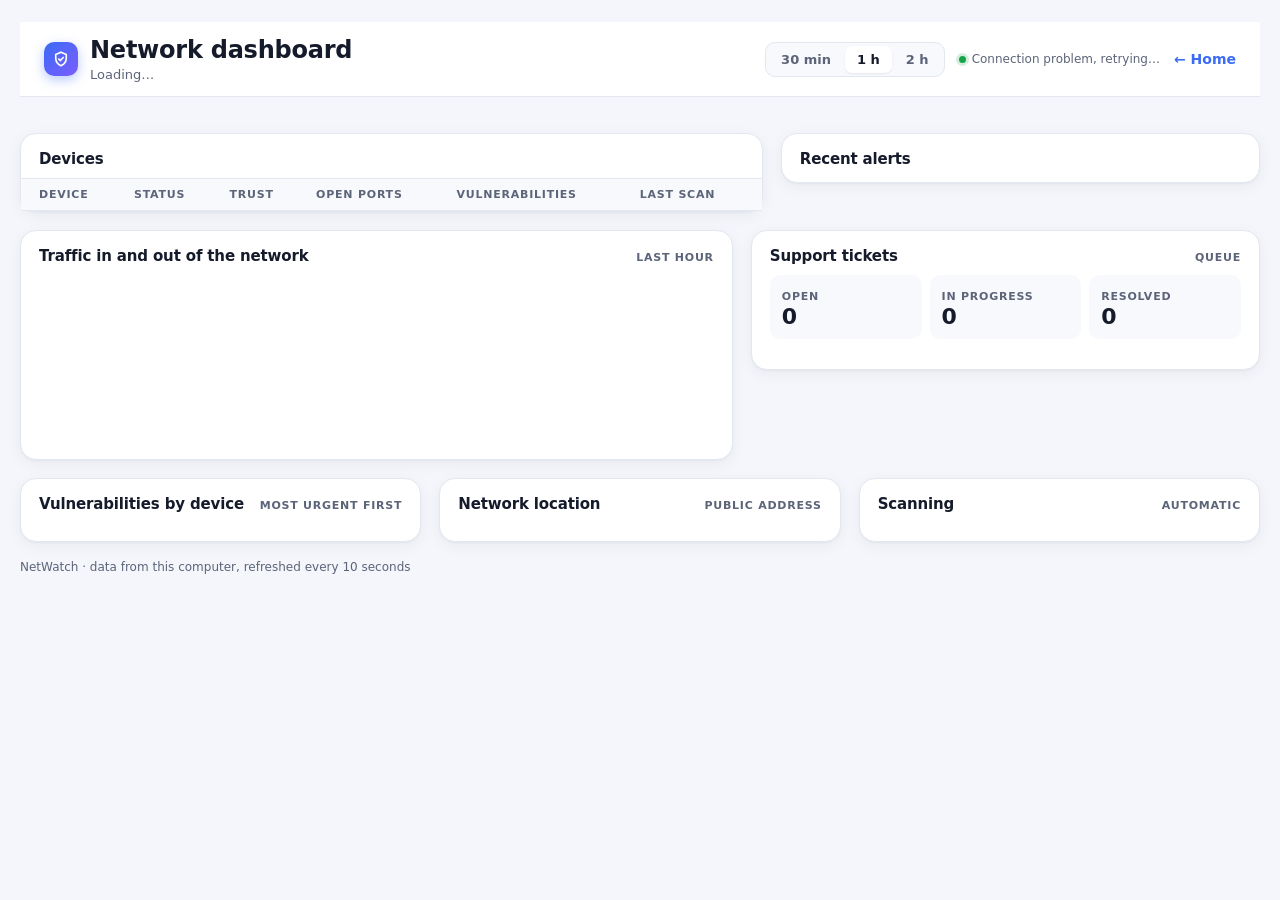
==== templates/dashboard.html @ b16020a9 "Add an operations dashboard at /dashboard - Summary cards: devices online, unread alerts, vulnerabil" ====
<!doctype html>
<html lang="en">
<head>
<meta charset="utf-8">
<meta name="viewport" content="width=device-width, initial-scale=1, viewport-fit=cover">
<title>NetWatch · Dashboard</title>
<link rel="stylesheet" href="/static/theme.css">
<style>
  :root { --warnc: var(--nw-yellow); --critc: var(--nw-red); --okc: var(--nw-green); }
  *, *::before, *::after { box-sizing: border-box; }
  body { margin: 0; }
  .wrap { max-width: 1280px; margin: 0 auto; padding: 22px 20px 60px; display: grid; gap: 18px; }
  h1, h2, h3 { margin: 0; letter-spacing: -0.01em; }
  h1 { font-size: 24px; }
  h2 { font-size: 15px; font-weight: 650; }
  .mono { font-variant-numeric: tabular-nums; font-family: ui-monospace, Menlo, Consolas, monospace; font-size: 13px; }
  .label { font-size: 11px; text-transform: uppercase; letter-spacing: .07em; color: var(--nw-muted); font-weight: 600; }
  .muted { color: var(--nw-muted); }
  .card { background: var(--nw-surface); border: 1px solid var(--nw-line); border-radius: var(--nw-radius); box-shadow: var(--nw-shadow); min-width: 0; }
  .card-head { display: flex; justify-content: space-between; align-items: baseline; gap: 10px; flex-wrap: wrap; padding: 16px 18px 10px; }
  .card-body { padding: 0 18px 18px; }
  .top { display: flex; justify-content: space-between; align-items: center; flex-wrap: wrap; gap: 12px; }
  .brand { display: flex; align-items: center; gap: 12px; }
  .live { font-size: 12px; color: var(--nw-muted); display: flex; align-items: center; gap: 6px; }
  .live::before { content: ""; width: 7px; height: 7px; border-radius: 50%; background: var(--nw-green); box-shadow: 0 0 0 3px rgba(22,163,74,.18); }
  .seg { display: inline-flex; background: var(--nw-surface-2); border: 1px solid var(--nw-line); border-radius: 10px; padding: 3px; gap: 2px; }
  .seg button { border: 0; background: none; padding: 6px 12px; border-radius: 7px; cursor: pointer; color: var(--nw-muted); font: inherit; font-size: 13px; font-weight: 600; }
  .seg button[aria-pressed="true"] { background: var(--nw-surface); color: var(--nw-text); box-shadow: 0 1px 2px rgba(0,0,0,.08); }
  .seg button:focus-visible { outline: none; box-shadow: var(--nw-focus); }

  /* KPIs */
  .kpis { display: grid; grid-template-columns: repeat(4, minmax(0, 1fr)); gap: 14px; }
  .kpi { padding: 16px 18px; display: grid; gap: 8px; }
  .kpi .val { font-size: 34px; font-weight: 700; letter-spacing: -0.02em; line-height: 1; font-variant-numeric: tabular-nums; }
  .kpi .val small { font-size: 15px; color: var(--nw-muted); font-weight: 600; margin-left: 3px; }
  .stack { display: flex; height: 6px; border-radius: 3px; overflow: hidden; gap: 2px; background: var(--nw-surface-2); }
  .stack i { display: block; height: 100%; }
  .meter { height: 6px; background: var(--nw-surface-2); border-radius: 3px; overflow: hidden; }
  .meter i { display: block; height: 100%; border-radius: 3px; transition: width .4s ease; }
  .kpi .note { font-size: 12.5px; color: var(--nw-muted); }

  /* layout */
  .row-main { display: grid; grid-template-columns: minmax(0, 1.55fr) minmax(0, 1fr); gap: 18px; align-items: start; }
  .row-low { display: grid; grid-template-columns: minmax(0, 1.4fr) minmax(0, 1fr); gap: 18px; align-items: start; }
  .row-three { display: grid; grid-template-columns: repeat(3, minmax(0, 1fr)); gap: 18px; align-items: start; }

  /* devices table */
  .table-scroll { overflow-x: auto; }
  table { width: 100%; border-collapse: collapse; min-width: 640px; }
  th { text-align: left; font-size: 11px; text-transform: uppercase; letter-spacing: .07em; color: var(--nw-muted); font-weight: 600; padding: 9px 12px; background: var(--nw-surface-2); border-block: 1px solid var(--nw-line); white-space: nowrap; }
  td { padding: 10px 12px; border-bottom: 1px solid var(--nw-line); vertical-align: middle; }
  tbody tr:last-child td { border-bottom: 0; }
  tbody tr:hover td { background: var(--nw-surface-2); }
  th:first-child, td:first-child { padding-left: 18px; }
  th:last-child, td:last-child { padding-right: 18px; }
  .host { font-weight: 600; font-size: 14px; }
  .sub { color: var(--nw-muted); font-size: 12.5px; }
  .pill { display: inline-flex; align-items: center; gap: 6px; font-size: 12px; font-weight: 600; padding: 3px 9px 3px 8px; border-radius: 999px; white-space: nowrap; }
  .pill::before { content: ""; width: 6px; height: 6px; border-radius: 50%; background: currentColor; }
  .pill.ok { color: var(--nw-green); background: rgba(22,163,74,.12); }
  .pill.warn { color: var(--nw-yellow); background: rgba(217,119,6,.12); }
  .pill.crit { color: var(--nw-red); background: rgba(220,38,38,.10); }
  .pill.grey { color: var(--nw-muted); background: var(--nw-surface-2); }
  .vc { display: inline-flex; gap: 4px; flex-wrap: wrap; }
  .vc span { font-size: 11.5px; font-weight: 700; padding: 2px 7px; border-radius: 6px; }
  .vc .c { background: rgba(220,38,38,.12); color: var(--nw-red); }
  .vc .h { background: rgba(217,119,6,.14); color: var(--nw-yellow); }
  .vc .m { background: var(--nw-surface-2); color: var(--nw-muted); }
  .vc .l { background: var(--nw-surface-2); color: var(--nw-muted); }
  .none { color: var(--nw-muted); font-size: 12.5px; }
  .clickable { cursor: pointer; }

  /* alerts */
  .alerts { list-style: none; margin: 0; padding: 0 0 4px; max-height: 520px; overflow: auto; }
  .alerts li { display: grid; grid-template-columns: 4px minmax(0, 1fr); gap: 12px; padding: 12px 18px; border-top: 1px solid var(--nw-line); }
  .alerts .bar { border-radius: 2px; }
  .alerts .bar.critical, .alerts .bar.high { background: var(--nw-red); }
  .alerts .bar.medium { background: var(--nw-yellow); }
  .alerts .bar.low { background: var(--nw-accent); }
  .alerts b { font-weight: 600; font-size: 13.5px; display: block; }
  .alerts p { margin: 3px 0 0; color: var(--nw-muted); font-size: 12.5px; }
  .alerts .meta { font-size: 11.5px; color: var(--nw-muted); margin-top: 4px; }
  .empty { padding: 26px 18px; color: var(--nw-muted); text-align: center; font-size: 14px; }

  /* traffic */
  .chart-wrap { padding: 4px 12px 14px 8px; }
  #trafficChart { display: block; }
  .legend-note { font-size: 12px; color: var(--nw-muted); padding: 0 18px 16px; }

  /* vulnerabilities */
  .vrow { display: grid; grid-template-columns: minmax(0, 1fr) auto; gap: 8px 12px; padding: 12px 0; border-top: 1px solid var(--nw-line); align-items: center; }
  .vrow:first-child { border-top: 0; padding-top: 0; }
  .vrow .name { font-weight: 600; font-size: 13.5px; min-width: 0; overflow: hidden; text-overflow: ellipsis; white-space: nowrap; }
  .vbar { grid-column: 1 / -1; display: flex; height: 6px; border-radius: 3px; overflow: hidden; gap: 2px; background: var(--nw-surface-2); }
  .vbar i { display: block; height: 100%; }

  /* tickets */
  .tstats { display: grid; grid-template-columns: repeat(3, minmax(0, 1fr)); gap: 8px; margin-bottom: 12px; }
  .tstat { background: var(--nw-surface-2); border-radius: 10px; padding: 10px 12px; }
  .tstat b { display: block; font-size: 22px; letter-spacing: -0.01em; }
  .tlist { list-style: none; margin: 0; padding: 0; }
  .tlist li { padding: 10px 0; border-top: 1px solid var(--nw-line); }
  .tlist li:first-child { border-top: 0; }
  .tlist .t { font-weight: 600; font-size: 13.5px; }

  footer { color: var(--nw-muted); font-size: 12px; display: flex; justify-content: space-between; flex-wrap: wrap; gap: 8px; }
  a.back { color: var(--nw-accent); text-decoration: none; font-size: 14px; font-weight: 600; }
  a.back:hover { text-decoration: underline; }
  .hidden { display: none !important; }

  @media (max-width: 1080px) {
    .row-main, .row-low { grid-template-columns: minmax(0, 1fr); }
    .row-three { grid-template-columns: minmax(0, 1fr) minmax(0, 1fr); }
    .row-three > :first-child { grid-column: 1 / -1; }
  }
  @media (max-width: 720px) {
    .wrap { padding: 14px 12px 40px; gap: 14px; }
    .kpis { grid-template-columns: repeat(2, minmax(0, 1fr)); gap: 10px; }
    .kpi { padding: 14px; }
    .kpi .val { font-size: 28px; }
    .row-three { grid-template-columns: minmax(0, 1fr); }
    .row-three > :first-child { grid-column: auto; }
    .tstats { grid-template-columns: repeat(3, minmax(0, 1fr)); }
    /* devices become stacked cards on phones */
    table { min-width: 0; }
    thead { display: none; }
    tbody, tr, td { display: block; width: 100%; }
    tbody tr { padding: 12px 0; border-bottom: 1px solid var(--nw-line); }
    tbody tr:last-child { border-bottom: 0; }
    td { border: 0; padding: 4px 18px; display: flex; justify-content: space-between; align-items: center; gap: 12px; white-space: normal; text-align: right; }
    td:first-child { display: block; text-align: left; padding: 0 18px 6px; }
    td[data-label]::before { content: attr(data-label); font-size: 11px; text-transform: uppercase; letter-spacing: .06em; color: var(--nw-muted); font-weight: 600; text-align: left; }
    .vc { justify-content: flex-end; }
  }
</style>
</head>
<body>
<div class="wrap">

  <header class="top">
    <div class="brand">
      <span class="nw-logo" aria-hidden="true"><svg viewBox="0 0 24 24" fill="none" stroke="white" stroke-width="2.2" stroke-linecap="round"><path d="M12 3l7 3v5c0 4.5-3 8.2-7 10-4-1.8-7-5.5-7-10V6l7-3z"/><path d="M9 12l2 2 4-4"/></svg></span>
      <div>
        <h1>Network dashboard</h1>
        <div class="muted" style="font-size:13px;margin-top:3px" id="subline">Loading…</div>
      </div>
    </div>
    <div style="display:flex;align-items:center;gap:14px;flex-wrap:wrap">
      <div class="seg" role="group" aria-label="Traffic period" id="rangeSeg">
        <button data-minutes="30">30 min</button>
        <button data-minutes="60" aria-pressed="true">1 h</button>
        <button data-minutes="120">2 h</button>
      </div>
      <span class="live" id="live">Updated just now</span>
      <a class="back" href="/">← Home</a>
    </div>
  </header>

  <section class="kpis" id="kpis" aria-label="Summary"></section>

  <div class="row-main">
    <section class="card">
      <div class="card-head"><h2>Devices</h2><span class="label" id="deviceCount"></span></div>
      <div class="table-scroll">
        <table>
          <thead><tr><th>Device</th><th>Status</th><th>Trust</th><th>Open ports</th><th>Vulnerabilities</th><th>Last scan</th></tr></thead>
          <tbody id="devices"></tbody>
        </table>
      </div>
    </section>

    <section class="card">
      <div class="card-head"><h2>Recent alerts</h2><span class="label" id="alertCount"></span></div>
      <ul class="alerts" id="alerts"></ul>
    </section>
  </div>

  <div class="row-low">
    <section class="card">
      <div class="card-head"><h2>Traffic in and out of the network</h2><span class="label" id="trafficRange">Last hour</span></div>
      <div class="chart-wrap"><canvas id="trafficChart" role="img" aria-label="Download and upload over time"></canvas></div>
      <div class="legend-note" id="trafficNote"></div>
    </section>
    <section class="card">
      <div class="card-head"><h2>Support tickets</h2><span class="label">Queue</span></div>
      <div class="card-body">
        <div class="tstats">
          <div class="tstat"><span class="label">Open</span><b id="tOpen">0</b></div>
          <div class="tstat"><span class="label">In progress</span><b id="tProg">0</b></div>
          <div class="tstat"><span class="label">Resolved</span><b id="tRes">0</b></div>
        </div>
        <ul class="tlist" id="tlist"></ul>
      </div>
    </section>
  </div>

  <div class="row-three">
    <section class="card">
      <div class="card-head"><h2>Vulnerabilities by device</h2><span class="label">Most urgent first</span></div>
      <div class="card-body" id="vulns"></div>
    </section>
    <section class="card">
      <div class="card-head"><h2>Network location</h2><span class="label">Public address</span></div>
      <div class="card-body" id="location"></div>
    </section>
    <section class="card">
      <div class="card-head"><h2>Scanning</h2><span class="label">Automatic</span></div>
      <div class="card-body" id="scanning"></div>
    </section>
  </div>

  <footer><span>NetWatch · data from this computer, refreshed every 10 seconds</span><span class="mono" id="stamp"></span></footer>
</div>

<script src="/static/chart.js"></script>
<script>
const $ = id => document.getElementById(id);
const esc = v => String(v ?? "").replace(/[&<>"']/g, c => ({"&":"&amp;","<":"&lt;",">":"&gt;",'"':"&quot;","'":"&#39;"}[c]));
const api = async (path) => {
  const r = await fetch(path);
  if (r.status === 401) { window.location.href = "/login"; throw new Error("login"); }
  if (!r.ok) throw new Error("request failed");
  return r.json();
};
const ago = t => {
  if (!t) return "never";
  const m = Math.round((Date.now() / 1000 - t) / 60);
  if (m < 1) return "just now";
  if (m < 60) return `${m} min ago`;
  if (m < 1440) return `${Math.round(m / 60)} h ago`;
  return `${Math.round(m / 1440)} d ago`;
};
const fmtTime = t => t ? new Date(t * 1000).toLocaleString([], {day: "2-digit", month: "2-digit", hour: "2-digit", minute: "2-digit"}) : "";

// Device status: a critical problem is red, a high problem or an unknown device is amber.
function deviceState(d) {
  const v = d.vulns || {};
  if (d.blocked) return ["warn", "Blocked"];
  if (v.critical > 0) return ["crit", "Critical"];
  if (v.high > 0) return ["warn", "Needs fixing"];
  if (!d.trusted && d.online) return ["warn", "Unknown"];
  if (!d.online) return ["grey", "Offline"];
  return ["ok", "Healthy"];
}
const ORDER = {crit: 0, warn: 1, ok: 2, grey: 3};
const vcounts = v => {
  if (!v) return '<span class="none">Not scanned yet</span>';
  const parts = [];
  if (v.critical) parts.push(`<span class="c">${v.critical} critical</span>`);
  if (v.high) parts.push(`<span class="h">${v.high} high</span>`);
  if (v.medium) parts.push(`<span class="m">${v.medium} medium</span>`);
  if (v.low) parts.push(`<span class="l">${v.low} low</span>`);
  return parts.length ? `<div class="vc">${parts.join("")}</div>` : '<span class="pill ok">None found</span>';
};

function renderKpis(sum, home, devices, alerts, tickets) {
  const crit = devices.filter(d => deviceState(d)[0] === "crit").length;
  const warn = devices.filter(d => deviceState(d)[0] === "warn").length;
  const online = devices.filter(d => d.online).length;
  const unread = alerts.filter(a => !a.acknowledged);
  const uc = unread.filter(a => a.severity === "critical" || a.severity === "high").length;
  const um = unread.filter(a => a.severity === "medium").length;
  const ui = unread.length - uc - um;
  const c = tickets.counts;
  const share = (n, total) => total ? (n / total * 100) : 0;
  $("kpis").innerHTML = `
    <div class="card kpi"><span class="label">Devices online</span>
      <div class="val">${online}<small>/ ${devices.length}</small></div>
      <div class="stack" aria-hidden="true"><i style="flex:${online - warn - crit};background:var(--nw-green)"></i><i style="flex:${warn};background:var(--nw-yellow)"></i><i style="flex:${crit};background:var(--nw-red)"></i></div>
      <div class="note">${warn} to check · ${crit} critical</div></div>
    <div class="card kpi"><span class="label">Unread alerts</span>
      <div class="val">${unread.length}</div>
      <div class="stack" aria-hidden="true"><i style="flex:${uc};background:var(--nw-red)"></i><i style="flex:${um};background:var(--nw-yellow)"></i><i style="flex:${ui};background:var(--nw-accent)"></i></div>
      <div class="note">${uc} serious · ${um} medium · ${ui} info</div></div>
    <div class="card kpi"><span class="label">Vulnerabilities found</span>
      <div class="val">${sum.vulnerabilities.critical + sum.vulnerabilities.high + sum.vulnerabilities.medium + sum.vulnerabilities.low}</div>
      <div class="note">${sum.vulnerabilities.critical} critical · ${sum.vulnerabilities.high} high · ${sum.devices_scanned} of ${sum.devices_total} devices scanned</div></div>
    <div class="card kpi"><span class="label">Open tickets</span>
      <div class="val">${c.unresolved}</div>
      <div class="meter"><i style="width:${share(c.in_progress, c.unresolved)}%;background:var(--nw-accent)"></i></div>
      <div class="note">${c.open} waiting · ${c.in_progress} in progress · ${c.resolved} resolved</div></div>`;
}

function renderDevices(devices) {
  const rows = devices.map(d => ({d, st: deviceState(d)}))
    .sort((a, b) => ORDER[a.st[0]] - ORDER[b.st[0]] || (b.d.online - a.d.online));
  $("deviceCount").textContent = `${devices.length} known`;
  $("devices").innerHTML = rows.length ? rows.map(({d, st}) => `
    <tr>
      <td><div class="host">${esc(d.hostname || "Unnamed device")}</div><div class="sub mono">${esc(d.ip || "")} · ${esc(d.os_guess || "system unknown")}</div></td>
      <td data-label="Status"><span class="pill ${st[0]}">${st[1]}</span></td>
      <td data-label="Trust">${d.trusted ? '<span class="sub">Approved</span>' : d.blocked ? '<span class="sub">Blocked</span>' : '<span class="sub">Not yet</span>'}</td>
      <td data-label="Open ports" class="mono sub">${esc(d.open_ports || (d.last_scanned ? "none" : "–"))}</td>
      <td data-label="Vulnerabilities">${vcounts(d.vulns)}</td>
      <td data-label="Last scan" class="sub">${ago(d.last_scanned)}</td>
    </tr>`).join("") : '<tr><td colspan="6"><div class="empty">No devices yet. Use "Scan my network" on the home screen.</div></td></tr>';
}

function renderAlerts(alerts) {
  const list = alerts.filter(a => !a.acknowledged).slice(0, 12);
  $("alertCount").textContent = list.length ? `${list.length} unread` : "";
  $("alerts").innerHTML = list.length ? list.map(a => `
    <li><span class="bar ${esc(a.severity)}"></span>
      <div><b>${esc(a.title)}</b><p>${esc(a.detail)}</p><div class="meta">${esc(a.ip || "whole network")} · ${ago(a.ts)}</div></div></li>`).join("")
    : '<li class="empty" style="display:block">No unread alerts. Nothing needs attention right now.</li>';
}

function renderVulns(devices) {
  const list = devices.filter(d => d.vulns && (d.vulns.critical || d.vulns.high || d.vulns.medium || d.vulns.low))
    .sort((a, b) => (b.vulns.critical * 100 + b.vulns.high * 10 + b.vulns.medium) - (a.vulns.critical * 100 + a.vulns.high * 10 + a.vulns.medium))
    .slice(0, 6);
  if (!list.length) { $("vulns").innerHTML = '<div class="empty">No known problems found on scanned devices.</div>'; return; }
  $("vulns").innerHTML = list.map(d => {
    const v = d.vulns, total = v.critical + v.high + v.medium + v.low;
    const seg = (n, c) => n ? `<i style="flex:${n};background:${c}"></i>` : "";
    return `<div class="vrow">
      <span class="name">${esc(d.hostname || d.ip)}</span>
      <span class="sub mono">${total} issue${total === 1 ? "" : "s"}</span>
      <div class="vbar">${seg(v.critical, "var(--nw-red)")}${seg(v.high, "var(--nw-yellow)")}${seg(v.medium, "var(--nw-accent)")}${seg(v.low, "var(--nw-line)")}</div>
    </div>`;
  }).join("");
}

function renderTickets(data) {
  const c = data.counts;
  $("tOpen").textContent = c.open; $("tProg").textContent = c.in_progress; $("tRes").textContent = c.resolved;
  const open = data.tickets.filter(t => t.status !== "resolved").slice(0, 5);
  $("tlist").innerHTML = open.length ? open.map(t => `
    <li><div class="t">#${t.id} ${esc(t.title)}</div>
      <div class="sub">${esc(t.severity)} · ${t.assignee ? "assigned to " + esc(t.assignee) : "unassigned"} · ${ago(t.updated)}</div></li>`).join("")
    : '<li class="sub">No open tickets.</li>';
}

function renderLocation(loc) {
  if (!loc || loc.error) { $("location").innerHTML = `<p class="muted" style="margin:0">${esc(loc?.error || "Location not available")}</p>`; return; }
  $("location").innerHTML = `<div class="mono" style="font-size:15px;font-weight:600">${esc(loc.city || "Unknown city")}${loc.region ? ", " + esc(loc.region) : ""}</div>
    <div class="muted" style="margin-top:4px">${esc(loc.country || "")}</div>
    <dl style="display:grid;grid-template-columns:auto 1fr;gap:6px 14px;margin:14px 0 0;font-size:13px">
      <dt class="muted">Provider</dt><dd style="margin:0">${esc(loc.isp || "unknown")}</dd>
      <dt class="muted">Address</dt><dd class="mono" style="margin:0">${esc(loc.public_ip || "")}</dd>
    </dl>
    <p class="muted" style="font-size:12px;margin:12px 0 0">Approximate, based on the internet provider's network. Devices on your network cannot be located.</p>`;
}

function renderScanning(sum, home) {
  const pct = sum.devices_total ? Math.round(sum.devices_scanned / sum.devices_total * 100) : 0;
  $("scanning").innerHTML = `
    <div class="kpi" style="padding:0;gap:8px">
      <div class="val" style="font-size:28px">${pct}<small>%</small></div>
      <div class="meter"><i style="width:${pct}%;background:var(--nw-accent)"></i></div>
      <div class="note muted" style="font-size:13px">${sum.devices_scanned} of ${sum.devices_total} devices have been checked</div>
    </div>
    <p class="muted" style="font-size:13px;margin:14px 0 0">${sum.scanning_now ? `Checking ${esc(sum.scanning_now)} now.` : "Scanning runs automatically; each device is checked every 24 hours."}</p>
    <p class="muted" style="font-size:12px;margin:10px 0 0">Network: <span class="mono">${esc(sum.subnet || "")}</span>${sum.running_as_root ? "" : " · run with sudo for OS detection"}</p>`;
}

function drawTraffic(s, minutes) {
  drawTrafficChart($("trafficChart"), s);
  const sum = a => a.reduce((x, y) => x + y, 0);
  const fmt = b => b >= 1048576 ? (b / 1048576).toFixed(1) + " MB" : b >= 1024 ? (b / 1024).toFixed(1) + " KB" : b + " B";
  $("trafficRange").textContent = `Last ${minutes >= 60 ? (minutes / 60) + " h" : minutes + " min"}`;
  $("trafficNote").textContent = `Download ${fmt(sum(s.down))} · Upload ${fmt(sum(s.up))}` +
    (s.down.concat(s.up).some(v => v > 0) ? "" : " · no traffic recorded yet");
}

let minutes = 60;
async function load() {
  try {
    const [sum, home, devices, alerts, tickets, traffic] = await Promise.all([
      api("/api/summary"), api("/api/home"), api("/api/vuln-overview"),
      api("/api/alerts?since=0"), api("/api/tickets?status=all"), api("/api/traffic-history?minutes=" + minutes)]);
    $("subline").textContent = `${sum.subnet || "Network not set"} · ${home.devices_online} of ${home.devices_total} devices online · ${home.status.headline}`;
    renderKpis(sum, home, devices, alerts, tickets);
    renderDevices(devices);
    renderAlerts(alerts);
    renderVulns(devices);
    renderTickets(tickets);
    renderLocation(sum.network_location);
    renderScanning(sum, home);
    drawTraffic(traffic, minutes);
    $("live").textContent = "Updated " + new Date().toLocaleTimeString([], {hour: "2-digit", minute: "2-digit", second: "2-digit"});
  } catch (e) {
    if (e.message !== "login") $("live").textContent = "Connection problem, retrying…";
  }
}

document.querySelectorAll("#rangeSeg button").forEach(b => b.addEventListener("click", () => {
  minutes = Number(b.dataset.minutes);
  document.querySelectorAll("#rangeSeg button").forEach(x => x.setAttribute("aria-pressed", x === b));
  load();
}));
window.addEventListener("resize", () => load());
load();
setInterval(load, 10000);
</script>
</body>
</html>
---- static/theme.css ----
/* NetWatch home screen theme.
 * Loaded after the page's own styles, so it refines the look without changing layout logic.
 */

:root {
  --nw-bg: #f4f6fb;
  --nw-surface: #ffffff;
  --nw-surface-2: #f8f9fc;
  --nw-line: #e3e7f0;
  --nw-text: #151b2b;
  --nw-muted: #5b6478;
  --nw-accent: #3b6cf6;
  --nw-accent-soft: rgba(59, 108, 246, 0.10);
  --nw-green: #16a34a;
  --nw-yellow: #d97706;
  --nw-red: #dc2626;
  --nw-radius: 16px;
  --nw-shadow: 0 1px 2px rgba(16, 24, 40, 0.04), 0 4px 16px rgba(16, 24, 40, 0.05);
  --nw-focus: 0 0 0 3px rgba(59, 108, 246, 0.35);
}

@media (prefers-color-scheme: dark) {
  :root:not([data-theme="light"]) {
    --nw-bg: #0c1020;
    --nw-surface: #151b2e;
    --nw-surface-2: #1a2238;
    --nw-line: #262f48;
    --nw-text: #e9edf7;
    --nw-muted: #9aa4bd;
    --nw-accent: #6b93ff;
    --nw-accent-soft: rgba(107, 147, 255, 0.14);
    --nw-green: #34d399;
    --nw-yellow: #fbbf24;
    --nw-red: #f87171;
    --nw-shadow: 0 1px 2px rgba(0, 0, 0, 0.3), 0 8px 24px rgba(0, 0, 0, 0.25);
  }
}

body {
  font-family: -apple-system, BlinkMacSystemFont, "Segoe UI", Inter, Roboto, system-ui, sans-serif;
  background: var(--nw-bg);
  color: var(--nw-text);
  -webkit-font-smoothing: antialiased;
}

/* ---------- header */
header {
  background: var(--nw-surface);
  border-bottom: 1px solid var(--nw-line);
  padding: 14px 24px;
  position: sticky;
  top: 0;
  z-index: 10;
}
.nw-brand { display: flex; align-items: center; gap: 10px; }
.nw-logo {
  width: 34px; height: 34px; border-radius: 10px;
  background: linear-gradient(135deg, #3b6cf6, #7c5cff);
  display: grid; place-items: center; flex: 0 0 34px;
  box-shadow: 0 4px 12px rgba(59, 108, 246, 0.35);
}
.nw-logo svg { width: 18px; height: 18px; }
header strong { font-size: 18px; letter-spacing: -0.01em; }
.who { color: var(--nw-muted); font-size: 14px; }
.link { color: var(--nw-accent); border-radius: 6px; }
.link:hover { text-decoration: underline; }
.link:focus-visible, .btn:focus-visible, .big:focus-visible, input:focus-visible, select:focus-visible, textarea:focus-visible {
  outline: none; box-shadow: var(--nw-focus);
}

/* ---------- layout */
main { max-width: 980px; padding: 24px 20px 40px; }

/* ---------- status card */
.light {
  background: var(--nw-surface);
  border: 1px solid var(--nw-line);
  border-radius: 20px;
  padding: 26px 28px;
  box-shadow: var(--nw-shadow);
  position: relative;
  overflow: hidden;
}
.light::after {
  content: ""; position: absolute; inset: 0; pointer-events: none;
  background: radial-gradient(120% 140% at 0% 0%, var(--nw-accent-soft), transparent 60%);
  opacity: 0.9;
}
.light:has(.dot.green)::after { background: radial-gradient(120% 140% at 0% 0%, rgba(22,163,74,.12), transparent 60%); }
.light:has(.dot.yellow)::after { background: radial-gradient(120% 140% at 0% 0%, rgba(217,119,6,.14), transparent 60%); }
.light:has(.dot.red)::after { background: radial-gradient(120% 140% at 0% 0%, rgba(220,38,38,.14), transparent 60%); }
.light > * { position: relative; z-index: 1; }
.dot {
  width: 60px; height: 60px; flex: 0 0 60px;
  box-shadow: 0 0 0 8px rgba(127,127,127,0.10), 0 6px 18px rgba(0,0,0,0.12);
}
.dot.green { background: var(--nw-green); box-shadow: 0 0 0 8px rgba(22,163,74,.14), 0 6px 18px rgba(22,163,74,.35); }
.dot.yellow { background: var(--nw-yellow); box-shadow: 0 0 0 8px rgba(217,119,6,.14), 0 6px 18px rgba(217,119,6,.35); }
.dot.red { background: var(--nw-red); box-shadow: 0 0 0 8px rgba(220,38,38,.14), 0 6px 18px rgba(220,38,38,.35); animation: nw-pulse 2s ease-in-out infinite; }
@keyframes nw-pulse { 0%,100% { transform: scale(1); } 50% { transform: scale(1.06); } }
.headline { font-size: 24px; font-weight: 700; letter-spacing: -0.02em; }
.reasons { color: var(--nw-muted); margin-top: 6px; }
.counts { margin-top: 10px; display: flex; flex-wrap: wrap; gap: 8px; }
.counts:empty { display: none; }
.counts > span, .nw-chip {
  background: var(--nw-surface-2); border: 1px solid var(--nw-line);
  border-radius: 999px; padding: 4px 12px; font-size: 13px; color: var(--nw-muted);
}

/* ---------- big buttons */
.buttons {
  grid-template-columns: repeat(auto-fill, minmax(190px, 1fr));
  gap: 14px;
  margin: 22px 0;
}
.big {
  display: flex; flex-direction: column; align-items: flex-start; justify-content: center;
  min-height: 112px; padding: 18px 18px 16px;
  text-align: left;
  background: var(--nw-surface);
  border: 1px solid var(--nw-line);
  border-radius: var(--nw-radius);
  box-shadow: var(--nw-shadow);
  transition: transform .15s ease, border-color .15s ease, box-shadow .15s ease;
  position: relative;
}
.big::before {
  content: ""; position: absolute; left: 18px; top: 18px; width: 40px; height: 40px; border-radius: 12px;
  background: var(--nw-accent-soft);
}
.big::after {
  content: ""; position: absolute; left: 18px; top: 18px; width: 40px; height: 40px; border-radius: 12px;
  background: var(--nw-accent); opacity: .92;
  -webkit-mask: var(--icon) center / 22px no-repeat;
          mask: var(--icon) center / 22px no-repeat;
}
.big { padding-top: 76px; }
.big:hover { transform: translateY(-2px); border-color: color-mix(in srgb, var(--nw-accent) 40%, var(--nw-line)); }
.big.active { border-color: var(--nw-accent); box-shadow: 0 0 0 3px var(--nw-accent-soft), var(--nw-shadow); }
.big small { color: var(--nw-muted); }
.big[data-panel="scan"]    { --icon: url("data:image/svg+xml,%3Csvg xmlns='http://www.w3.org/2000/svg' viewBox='0 0 24 24' fill='none' stroke='black' stroke-width='2' stroke-linecap='round'%3E%3Ccircle cx='12' cy='12' r='3'/%3E%3Cpath d='M12 3v3M12 18v3M3 12h3M18 12h3'/%3E%3C/svg%3E"); }
.big[data-panel="devices"] { --icon: url("data:image/svg+xml,%3Csvg xmlns='http://www.w3.org/2000/svg' viewBox='0 0 24 24' fill='none' stroke='black' stroke-width='2' stroke-linecap='round' stroke-linejoin='round'%3E%3Crect x='3' y='4' width='18' height='12' rx='2'/%3E%3Cpath d='M8 20h8M12 16v4'/%3E%3C/svg%3E"); }
.big[data-panel="traffic"] { --icon: url("data:image/svg+xml,%3Csvg xmlns='http://www.w3.org/2000/svg' viewBox='0 0 24 24' fill='none' stroke='black' stroke-width='2' stroke-linecap='round' stroke-linejoin='round'%3E%3Cpath d='M3 17l5-5 4 4 8-9'/%3E%3Cpath d='M15 7h6v6'/%3E%3C/svg%3E"); }
.big[data-panel="tickets"] { --icon: url("data:image/svg+xml,%3Csvg xmlns='http://www.w3.org/2000/svg' viewBox='0 0 24 24' fill='none' stroke='black' stroke-width='2' stroke-linejoin='round'%3E%3Cpath d='M4 7a2 2 0 0 1 2-2h12a2 2 0 0 1 2 2v2a2 2 0 0 0 0 4v2a2 2 0 0 1-2 2H6a2 2 0 0 1-2-2v-2a2 2 0 0 0 0-4z'/%3E%3Cpath d='M14 5v14' stroke-dasharray='2 3'/%3E%3C/svg%3E"); }
.big[data-panel="alerts"]  { --icon: url("data:image/svg+xml,%3Csvg xmlns='http://www.w3.org/2000/svg' viewBox='0 0 24 24' fill='none' stroke='black' stroke-width='2' stroke-linecap='round' stroke-linejoin='round'%3E%3Cpath d='M6 8a6 6 0 1 1 12 0c0 7 3 8 3 8H3s3-1 3-8'/%3E%3Cpath d='M10 20a2 2 0 0 0 4 0'/%3E%3C/svg%3E"); }
.big[data-panel="fix"]     { --icon: url("data:image/svg+xml,%3Csvg xmlns='http://www.w3.org/2000/svg' viewBox='0 0 24 24' fill='none' stroke='black' stroke-width='2' stroke-linecap='round' stroke-linejoin='round'%3E%3Cpath d='M14.7 6.3a4 4 0 0 0-5.4 5.4L3 18l3 3 6.3-6.3a4 4 0 0 0 5.4-5.4l-2.5 2.5-2.4-.6-.6-2.4z'/%3E%3C/svg%3E"); }
.big[data-panel="report"]  { --icon: url("data:image/svg+xml,%3Csvg xmlns='http://www.w3.org/2000/svg' viewBox='0 0 24 24' fill='none' stroke='black' stroke-width='2' stroke-linecap='round' stroke-linejoin='round'%3E%3Crect x='3' y='5' width='18' height='14' rx='2'/%3E%3Cpath d='M3 7l9 6 9-6'/%3E%3C/svg%3E"); }

/* ---------- panels */
.panel {
  background: var(--nw-surface);
  border: 1px solid var(--nw-line);
  border-radius: var(--nw-radius);
  padding: 22px;
  box-shadow: var(--nw-shadow);
  margin-bottom: 18px;
}
.panel h2 { font-size: 19px; letter-spacing: -0.01em; }
.panel > .sub:first-of-type { margin-top: -4px; }
.item { border-top: 1px solid var(--nw-line); padding: 16px 0; transition: background .15s; }
.item:hover { background: var(--nw-surface-2); }
.name { font-size: 16px; font-weight: 650; }
.sub { font-size: 14px; }

/* ---------- tags */
.tag {
  font-size: 12px; font-weight: 650; letter-spacing: .01em;
  padding: 3px 10px; border-radius: 999px; margin-right: 6px;
  border: 1px solid transparent;
}
.tag.green { background: rgba(22,163,74,.12); color: var(--nw-green); border-color: rgba(22,163,74,.2); }
.tag.yellow { background: rgba(217,119,6,.12); color: var(--nw-yellow); border-color: rgba(217,119,6,.22); }
.tag.red { background: rgba(220,38,38,.10); color: var(--nw-red); border-color: rgba(220,38,38,.2); }
.tag.grey { background: var(--nw-surface-2); color: var(--nw-muted); border-color: var(--nw-line); }

/* ---------- buttons and inputs */
.btn {
  min-height: 42px; padding: 10px 18px; border-radius: 11px;
  font-weight: 650; font-size: 15px;
  background: var(--nw-accent); color: #fff;
  box-shadow: 0 1px 2px rgba(16,24,40,.12), 0 4px 12px rgba(59,108,246,.18);
  transition: transform .1s ease, filter .15s ease;
}
.btn:hover { filter: brightness(1.06); }
.btn:active { transform: translateY(1px); }
.btn.secondary {
  background: var(--nw-surface); color: var(--nw-text);
  border: 1px solid var(--nw-line); box-shadow: none;
}
.btn.secondary:hover { background: var(--nw-surface-2); filter: none; }
.btn.danger { background: var(--nw-red); box-shadow: 0 4px 12px rgba(220,38,38,.25); }
input.txt, select.txt, textarea.txt {
  min-height: 44px; border-radius: 11px; border: 1px solid var(--nw-line);
  background: var(--nw-surface-2); color: var(--nw-text);
  padding: 10px 12px; font-size: 15px; margin: 6px 0 12px;
  transition: border-color .15s, box-shadow .15s;
}
input.txt:focus, select.txt:focus, textarea.txt:focus { border-color: var(--nw-accent); }
label.sub { font-weight: 600; color: var(--nw-text); font-size: 14px; }
.steps label { font-size: 15px; }
.steps input { accent-color: var(--nw-accent); }

/* ---------- messages and empty states */
.msg { font-size: 14px; padding: 0; }
.msg.ok { color: var(--nw-green); }
.msg.bad { color: var(--nw-red); }
.help { color: var(--nw-muted); font-size: 14px; text-align: center; margin-top: 26px; }
.panel p.sub:only-child, #ticketList > p.sub, #deviceList > p.sub, #alertList > p.sub, #fixList > p.sub {
  text-align: center; padding: 26px 0; color: var(--nw-muted);
}

/* ---------- tables (sent by the Traffic and vulnerability lists) */
th { font-size: 12px; text-transform: uppercase; letter-spacing: .06em; }
td, th { border-color: var(--nw-line); }

/* ---------- phones */
@media (max-width: 600px) {
  header { padding: 12px 14px; }
  header strong { font-size: 16px; }
  .who { font-size: 13px; }
  main { padding: 16px 12px 32px; }
  .light { padding: 20px; border-radius: 18px; }
  .headline { font-size: 21px; }
  .buttons { grid-template-columns: 1fr 1fr; gap: 10px; }
  .big { min-height: 104px; padding: 14px 12px 12px; padding-top: 66px; }
  .big::before { width: 34px; height: 34px; }
  .big::after { left: 14px; top: 14px; width: 34px; height: 34px; }
  .big small { font-size: 13px; }
  .panel { padding: 16px; }
}

/* ---------- ticket filters */
.tfilter {
  min-height: 34px; padding: 6px 14px; font-size: 14px; box-shadow: none;
}
.tfilter.active {
  background: var(--nw-accent-soft); color: var(--nw-accent); border-color: var(--nw-accent);
}

/* ---------- phone: bottom navigation bar */
@media (max-width: 720px) {
  header { padding: 10px 14px; }
  header .who { font-size: 13px; }
  #who { display: none; }
  main { padding: 14px 12px 104px; }
  .light { padding: 18px; text-align: left; }
  .light .dot { width: 46px; height: 46px; flex-basis: 46px; }
  .headline { font-size: 19px; }

  .buttons {
    position: fixed; left: 0; right: 0; bottom: 0; z-index: 30;
    display: flex; gap: 2px; margin: 0; padding: 6px 6px calc(6px + env(safe-area-inset-bottom));
    grid-template-columns: none;
    overflow-x: auto; -webkit-overflow-scrolling: touch;
    background: var(--nw-surface); border-top: 1px solid var(--nw-line);
    box-shadow: 0 -6px 20px rgba(16, 24, 40, 0.08);
  }
  .big {
    flex: 1 1 0; min-width: 0; min-height: 58px; padding: 6px 2px; margin: 0;
    align-items: center; justify-content: center; text-align: center;
    background: transparent; border: 0; border-radius: 12px; box-shadow: none;
    font-size: 10.5px; line-height: 1.2; font-weight: 650; color: var(--nw-muted);
  }
  .big:hover { transform: none; }
  .big small { display: none; }
  .big::before { display: none; }
  .big::after {
    position: static; order: -1; display: block;
    width: 24px; height: 24px; border-radius: 0; margin-bottom: 4px;
    background: var(--nw-muted); opacity: 1;
    -webkit-mask: var(--icon) center / 24px no-repeat;
            mask: var(--icon) center / 24px no-repeat;
  }
  .big.active { color: var(--nw-accent); border: 0; box-shadow: none; background: var(--nw-accent-soft); }
  .big.active::after { background: var(--nw-accent); }

  .panel { margin-bottom: 14px; }
  .help { margin-top: 18px; }
  .btn { min-height: 44px; }
}
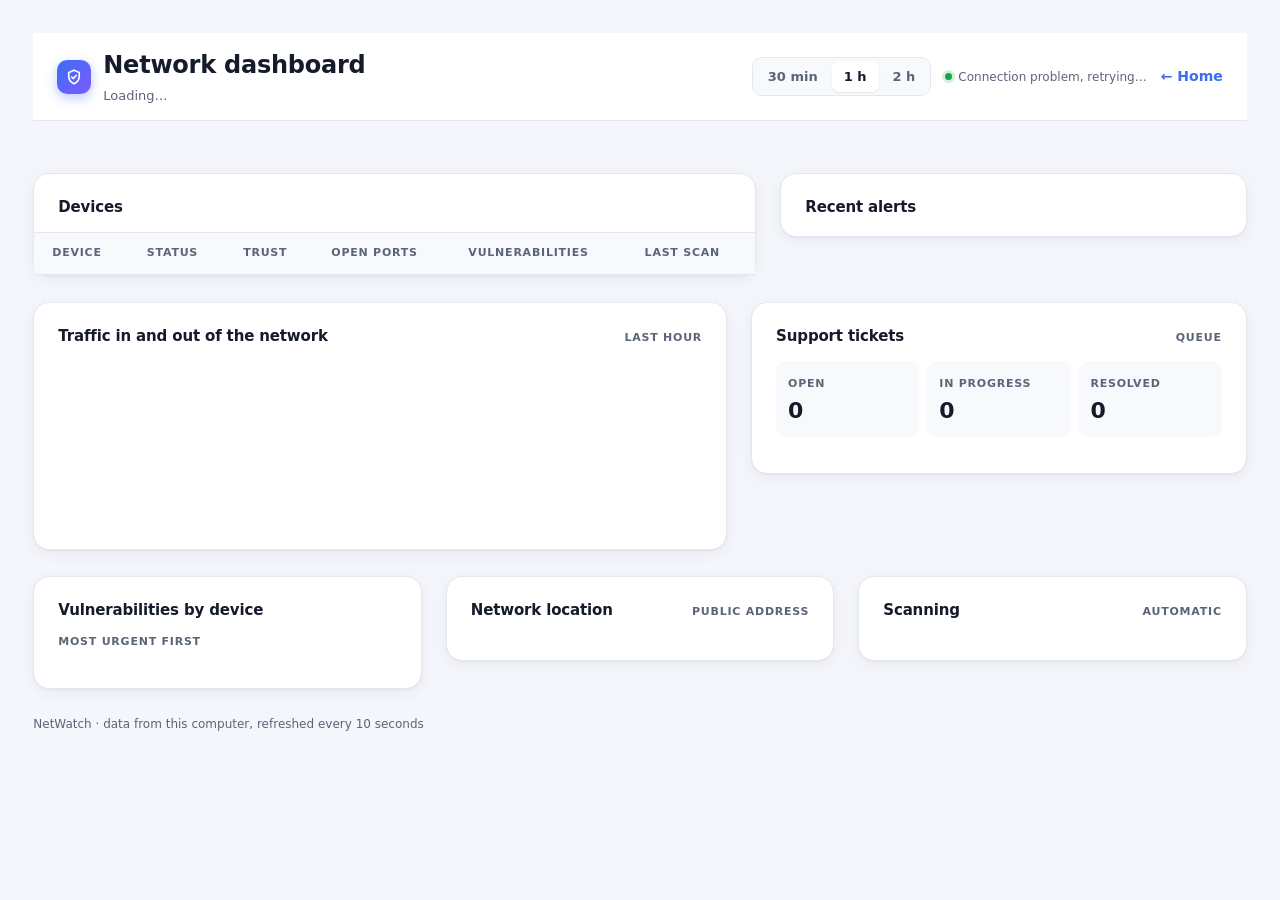
==== commit f406b24c: "Use the full screen width and more space on all pages - Home and dashboard grow with the screen (up " ====
--- a/templates/dashboard.html
+++ b/templates/dashboard.html
@@ -9,7 +9,7 @@
   :root { --warnc: var(--nw-yellow); --critc: var(--nw-red); --okc: var(--nw-green); }
   *, *::before, *::after { box-sizing: border-box; }
   body { margin: 0; }
-  .wrap { max-width: 1280px; margin: 0 auto; padding: 22px 20px 60px; display: grid; gap: 18px; }
+  .wrap { max-width: 1680px; margin: 0 auto; padding: clamp(18px, 2.6vw, 40px) clamp(16px, 2.6vw, 40px) 64px; display: grid; gap: 26px; font-size: 15px; }
   h1, h2, h3 { margin: 0; letter-spacing: -0.01em; }
   h1 { font-size: 24px; }
   h2 { font-size: 15px; font-weight: 650; }
@@ -17,8 +17,8 @@
   .label { font-size: 11px; text-transform: uppercase; letter-spacing: .07em; color: var(--nw-muted); font-weight: 600; }
   .muted { color: var(--nw-muted); }
   .card { background: var(--nw-surface); border: 1px solid var(--nw-line); border-radius: var(--nw-radius); box-shadow: var(--nw-shadow); min-width: 0; }
-  .card-head { display: flex; justify-content: space-between; align-items: baseline; gap: 10px; flex-wrap: wrap; padding: 16px 18px 10px; }
-  .card-body { padding: 0 18px 18px; }
+  .card-head { display: flex; justify-content: space-between; align-items: baseline; gap: 12px; flex-wrap: wrap; padding: 22px 24px 14px; }
+  .card-body { padding: 0 24px 24px; }
   .top { display: flex; justify-content: space-between; align-items: center; flex-wrap: wrap; gap: 12px; }
   .brand { display: flex; align-items: center; gap: 12px; }
   .live { font-size: 12px; color: var(--nw-muted); display: flex; align-items: center; gap: 6px; }
@@ -30,8 +30,8 @@
 
   /* KPIs */
   .kpis { display: grid; grid-template-columns: repeat(4, minmax(0, 1fr)); gap: 14px; }
-  .kpi { padding: 16px 18px; display: grid; gap: 8px; }
-  .kpi .val { font-size: 34px; font-weight: 700; letter-spacing: -0.02em; line-height: 1; font-variant-numeric: tabular-nums; }
+  .kpi { padding: 22px 24px; display: grid; gap: 10px; }
+  .kpi .val { font-size: 40px; font-weight: 700; letter-spacing: -0.02em; line-height: 1; font-variant-numeric: tabular-nums; }
   .kpi .val small { font-size: 15px; color: var(--nw-muted); font-weight: 600; margin-left: 3px; }
   .stack { display: flex; height: 6px; border-radius: 3px; overflow: hidden; gap: 2px; background: var(--nw-surface-2); }
   .stack i { display: block; height: 100%; }
@@ -40,15 +40,15 @@
   .kpi .note { font-size: 12.5px; color: var(--nw-muted); }
 
   /* layout */
-  .row-main { display: grid; grid-template-columns: minmax(0, 1.55fr) minmax(0, 1fr); gap: 18px; align-items: start; }
-  .row-low { display: grid; grid-template-columns: minmax(0, 1.4fr) minmax(0, 1fr); gap: 18px; align-items: start; }
-  .row-three { display: grid; grid-template-columns: repeat(3, minmax(0, 1fr)); gap: 18px; align-items: start; }
+  .row-main { display: grid; grid-template-columns: minmax(0, 1.55fr) minmax(0, 1fr); gap: 24px; align-items: start; }
+  .row-low { display: grid; grid-template-columns: minmax(0, 1.4fr) minmax(0, 1fr); gap: 24px; align-items: start; }
+  .row-three { display: grid; grid-template-columns: repeat(3, minmax(0, 1fr)); gap: 24px; align-items: start; }
 
   /* devices table */
   .table-scroll { overflow-x: auto; }
-  table { width: 100%; border-collapse: collapse; min-width: 640px; }
-  th { text-align: left; font-size: 11px; text-transform: uppercase; letter-spacing: .07em; color: var(--nw-muted); font-weight: 600; padding: 9px 12px; background: var(--nw-surface-2); border-block: 1px solid var(--nw-line); white-space: nowrap; }
-  td { padding: 10px 12px; border-bottom: 1px solid var(--nw-line); vertical-align: middle; }
+  table { width: 100%; border-collapse: collapse; min-width: 720px; }
+  th { text-align: left; font-size: 11px; text-transform: uppercase; letter-spacing: .07em; color: var(--nw-muted); font-weight: 600; padding: 12px 16px; background: var(--nw-surface-2); border-block: 1px solid var(--nw-line); white-space: nowrap; }
+  td { padding: 15px 16px; border-bottom: 1px solid var(--nw-line); vertical-align: middle; }
   tbody tr:last-child td { border-bottom: 0; }
   tbody tr:hover td { background: var(--nw-surface-2); }
   th:first-child, td:first-child { padding-left: 18px; }
@@ -72,23 +72,23 @@
 
   /* alerts */
   .alerts { list-style: none; margin: 0; padding: 0 0 4px; max-height: 520px; overflow: auto; }
-  .alerts li { display: grid; grid-template-columns: 4px minmax(0, 1fr); gap: 12px; padding: 12px 18px; border-top: 1px solid var(--nw-line); }
+  .alerts li { display: grid; grid-template-columns: 4px minmax(0, 1fr); gap: 14px; padding: 16px 24px; border-top: 1px solid var(--nw-line); }
   .alerts .bar { border-radius: 2px; }
   .alerts .bar.critical, .alerts .bar.high { background: var(--nw-red); }
   .alerts .bar.medium { background: var(--nw-yellow); }
   .alerts .bar.low { background: var(--nw-accent); }
-  .alerts b { font-weight: 600; font-size: 13.5px; display: block; }
-  .alerts p { margin: 3px 0 0; color: var(--nw-muted); font-size: 12.5px; }
+  .alerts b { font-weight: 600; font-size: 15px; display: block; }
+  .alerts p { margin: 4px 0 0; color: var(--nw-muted); font-size: 14px; }
   .alerts .meta { font-size: 11.5px; color: var(--nw-muted); margin-top: 4px; }
   .empty { padding: 26px 18px; color: var(--nw-muted); text-align: center; font-size: 14px; }
 
   /* traffic */
-  .chart-wrap { padding: 4px 12px 14px 8px; }
+  .chart-wrap { padding: 6px 18px 16px 10px; }
   #trafficChart { display: block; }
   .legend-note { font-size: 12px; color: var(--nw-muted); padding: 0 18px 16px; }
 
   /* vulnerabilities */
-  .vrow { display: grid; grid-template-columns: minmax(0, 1fr) auto; gap: 8px 12px; padding: 12px 0; border-top: 1px solid var(--nw-line); align-items: center; }
+  .vrow { display: grid; grid-template-columns: minmax(0, 1fr) auto; gap: 10px 14px; padding: 16px 0; border-top: 1px solid var(--nw-line); align-items: center; }
   .vrow:first-child { border-top: 0; padding-top: 0; }
   .vrow .name { font-weight: 600; font-size: 13.5px; min-width: 0; overflow: hidden; text-overflow: ellipsis; white-space: nowrap; }
   .vbar { grid-column: 1 / -1; display: flex; height: 6px; border-radius: 3px; overflow: hidden; gap: 2px; background: var(--nw-surface-2); }
@@ -99,7 +99,7 @@
   .tstat { background: var(--nw-surface-2); border-radius: 10px; padding: 10px 12px; }
   .tstat b { display: block; font-size: 22px; letter-spacing: -0.01em; }
   .tlist { list-style: none; margin: 0; padding: 0; }
-  .tlist li { padding: 10px 0; border-top: 1px solid var(--nw-line); }
+  .tlist li { padding: 14px 0; border-top: 1px solid var(--nw-line); }
   .tlist li:first-child { border-top: 0; }
   .tlist .t { font-weight: 600; font-size: 13.5px; }
 
--- a/static/theme.css
+++ b/static/theme.css
@@ -37,6 +37,7 @@
 }
 
 body {
+  font-size: 16px; line-height: 1.5;
   font-family: -apple-system, BlinkMacSystemFont, "Segoe UI", Inter, Roboto, system-ui, sans-serif;
   background: var(--nw-bg);
   color: var(--nw-text);
@@ -69,14 +70,14 @@
 }
 
 /* ---------- layout */
-main { max-width: 980px; padding: 24px 20px 40px; }
+main { max-width: 1680px; margin: 0 auto; padding: clamp(18px, 2.6vw, 40px); }
 
 /* ---------- status card */
 .light {
   background: var(--nw-surface);
   border: 1px solid var(--nw-line);
   border-radius: 20px;
-  padding: 26px 28px;
+  padding: 32px 38px;
   box-shadow: var(--nw-shadow);
   position: relative;
   overflow: hidden;
@@ -98,7 +99,7 @@
 .dot.yellow { background: var(--nw-yellow); box-shadow: 0 0 0 8px rgba(217,119,6,.14), 0 6px 18px rgba(217,119,6,.35); }
 .dot.red { background: var(--nw-red); box-shadow: 0 0 0 8px rgba(220,38,38,.14), 0 6px 18px rgba(220,38,38,.35); animation: nw-pulse 2s ease-in-out infinite; }
 @keyframes nw-pulse { 0%,100% { transform: scale(1); } 50% { transform: scale(1.06); } }
-.headline { font-size: 24px; font-weight: 700; letter-spacing: -0.02em; }
+.headline { font-size: 28px; font-weight: 700; letter-spacing: -0.02em; }
 .reasons { color: var(--nw-muted); margin-top: 6px; }
 .counts { margin-top: 10px; display: flex; flex-wrap: wrap; gap: 8px; }
 .counts:empty { display: none; }
@@ -109,13 +110,13 @@
 
 /* ---------- big buttons */
 .buttons {
-  grid-template-columns: repeat(auto-fill, minmax(190px, 1fr));
-  gap: 14px;
-  margin: 22px 0;
+  grid-template-columns: repeat(auto-fill, minmax(220px, 1fr));
+  gap: 18px;
+  margin: 28px 0;
 }
 .big {
   display: flex; flex-direction: column; align-items: flex-start; justify-content: center;
-  min-height: 112px; padding: 18px 18px 16px;
+  min-height: 132px; padding: 22px 22px 20px;
   text-align: left;
   background: var(--nw-surface);
   border: 1px solid var(--nw-line);
@@ -151,7 +152,7 @@
   background: var(--nw-surface);
   border: 1px solid var(--nw-line);
   border-radius: var(--nw-radius);
-  padding: 22px;
+  padding: 28px 30px;
   box-shadow: var(--nw-shadow);
   margin-bottom: 18px;
 }
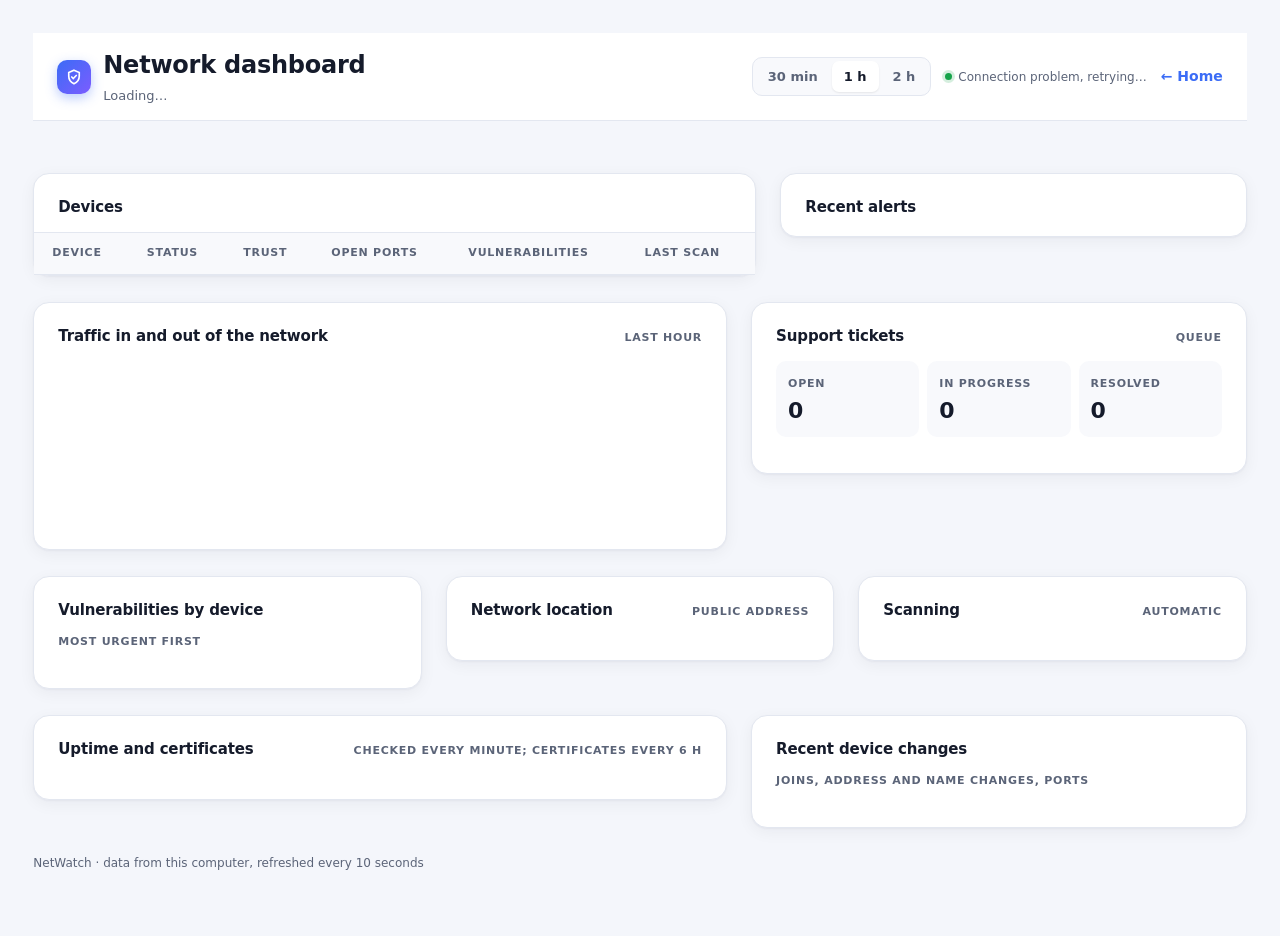
==== commit b7b05bf7: "Add uptime, certificate, change and DNS monitoring - Checks: TCP port, website, ping and HTTPS certi" ====
--- a/templates/dashboard.html
+++ b/templates/dashboard.html
@@ -209,6 +209,17 @@
     </section>
   </div>
 
+  <div class="row-low">
+    <section class="card">
+      <div class="card-head"><h2>Uptime and certificates</h2><span class="label">Checked every minute; certificates every 6 h</span></div>
+      <div class="card-body"><ul class="tlist" id="checks"></ul></div>
+    </section>
+    <section class="card">
+      <div class="card-head"><h2>Recent device changes</h2><span class="label">Joins, address and name changes, ports</span></div>
+      <div class="card-body"><ul class="tlist" id="events"></ul></div>
+    </section>
+  </div>
+
   <footer><span>NetWatch · data from this computer, refreshed every 10 seconds</span><span class="mono" id="stamp"></span></footer>
 </div>
 
@@ -354,6 +365,25 @@
     <p class="muted" style="font-size:12px;margin:10px 0 0">Network: <span class="mono">${esc(sum.subnet || "")}</span>${sum.running_as_root ? "" : " · run with sudo for OS detection"}</p>`;
 }
 
+function renderChecks(checks) {
+  if (!checks.length) { $("checks").innerHTML = '<li class="sub">No checks yet. Add one on the home screen under Checks.</li>'; return; }
+  $("checks").innerHTML = checks.map(c => {
+    const state = c.last_ok === null ? ["grey", "Not checked"] : c.last_ok ? ["ok", "Up"] : ["crit", "Down"];
+    const detail = c.kind === "cert" ? esc(c.last_detail || "") : (c.last_latency_ms != null ? c.last_latency_ms.toFixed(0) + " ms" : "");
+    return `<li style="display:flex;justify-content:space-between;gap:12px;align-items:center">
+      <div style="min-width:0"><div class="t">${esc(c.name)}</div><div class="sub mono">${esc(c.kind)} · ${esc(c.target)}${c.port ? ":" + c.port : ""}</div></div>
+      <div style="text-align:right;flex:none"><span class="pill ${state[0]}">${state[1]}</span><div class="sub mono" style="margin-top:4px">${detail}</div></div></li>`;
+  }).join("");
+}
+function renderEvents(events) {
+  if (!events.length) { $("events").innerHTML = '<li class="sub">No changes recorded yet.</li>'; return; }
+  const label = { joined: "Joined the network", ip_changed: "Address changed", name_changed: "Name changed",
+                  port_opened: "Port opened", port_closed: "Port closed" };
+  $("events").innerHTML = events.slice(0, 12).map(e => `
+    <li><div class="t">${esc(label[e.kind] || e.kind)}: ${esc(e.hostname || e.mac)}</div>
+      <div class="sub mono">${esc(e.detail)} · ${ago(e.ts)}</div></li>`).join("");
+}
+
 function drawTraffic(s, minutes) {
   drawTrafficChart($("trafficChart"), s);
   const sum = a => a.reduce((x, y) => x + y, 0);
@@ -377,6 +407,8 @@
     renderTickets(tickets);
     renderLocation(sum.network_location);
     renderScanning(sum, home);
+    renderChecks(await api("/api/checks"));
+    renderEvents(await api("/api/events"));
     drawTraffic(traffic, minutes);
     $("live").textContent = "Updated " + new Date().toLocaleTimeString([], {hour: "2-digit", minute: "2-digit", second: "2-digit"});
   } catch (e) {
--- a/static/theme.css
+++ b/static/theme.css
@@ -145,6 +145,7 @@
 .big[data-panel="tickets"] { --icon: url("data:image/svg+xml,%3Csvg xmlns='http://www.w3.org/2000/svg' viewBox='0 0 24 24' fill='none' stroke='black' stroke-width='2' stroke-linejoin='round'%3E%3Cpath d='M4 7a2 2 0 0 1 2-2h12a2 2 0 0 1 2 2v2a2 2 0 0 0 0 4v2a2 2 0 0 1-2 2H6a2 2 0 0 1-2-2v-2a2 2 0 0 0 0-4z'/%3E%3Cpath d='M14 5v14' stroke-dasharray='2 3'/%3E%3C/svg%3E"); }
 .big[data-panel="alerts"]  { --icon: url("data:image/svg+xml,%3Csvg xmlns='http://www.w3.org/2000/svg' viewBox='0 0 24 24' fill='none' stroke='black' stroke-width='2' stroke-linecap='round' stroke-linejoin='round'%3E%3Cpath d='M6 8a6 6 0 1 1 12 0c0 7 3 8 3 8H3s3-1 3-8'/%3E%3Cpath d='M10 20a2 2 0 0 0 4 0'/%3E%3C/svg%3E"); }
 .big[data-panel="fix"]     { --icon: url("data:image/svg+xml,%3Csvg xmlns='http://www.w3.org/2000/svg' viewBox='0 0 24 24' fill='none' stroke='black' stroke-width='2' stroke-linecap='round' stroke-linejoin='round'%3E%3Cpath d='M14.7 6.3a4 4 0 0 0-5.4 5.4L3 18l3 3 6.3-6.3a4 4 0 0 0 5.4-5.4l-2.5 2.5-2.4-.6-.6-2.4z'/%3E%3C/svg%3E"); }
+.big[data-panel="checks"] { --icon: url("data:image/svg+xml,%3Csvg xmlns='http://www.w3.org/2000/svg' viewBox='0 0 24 24' fill='none' stroke='black' stroke-width='2' stroke-linecap='round' stroke-linejoin='round'%3E%3Cpath d='M3 12h4l2-5 4 10 2-5h6'/%3E%3C/svg%3E"); }
 .big[data-panel="report"]  { --icon: url("data:image/svg+xml,%3Csvg xmlns='http://www.w3.org/2000/svg' viewBox='0 0 24 24' fill='none' stroke='black' stroke-width='2' stroke-linecap='round' stroke-linejoin='round'%3E%3Crect x='3' y='5' width='18' height='14' rx='2'/%3E%3Cpath d='M3 7l9 6 9-6'/%3E%3C/svg%3E"); }
 
 /* ---------- panels */
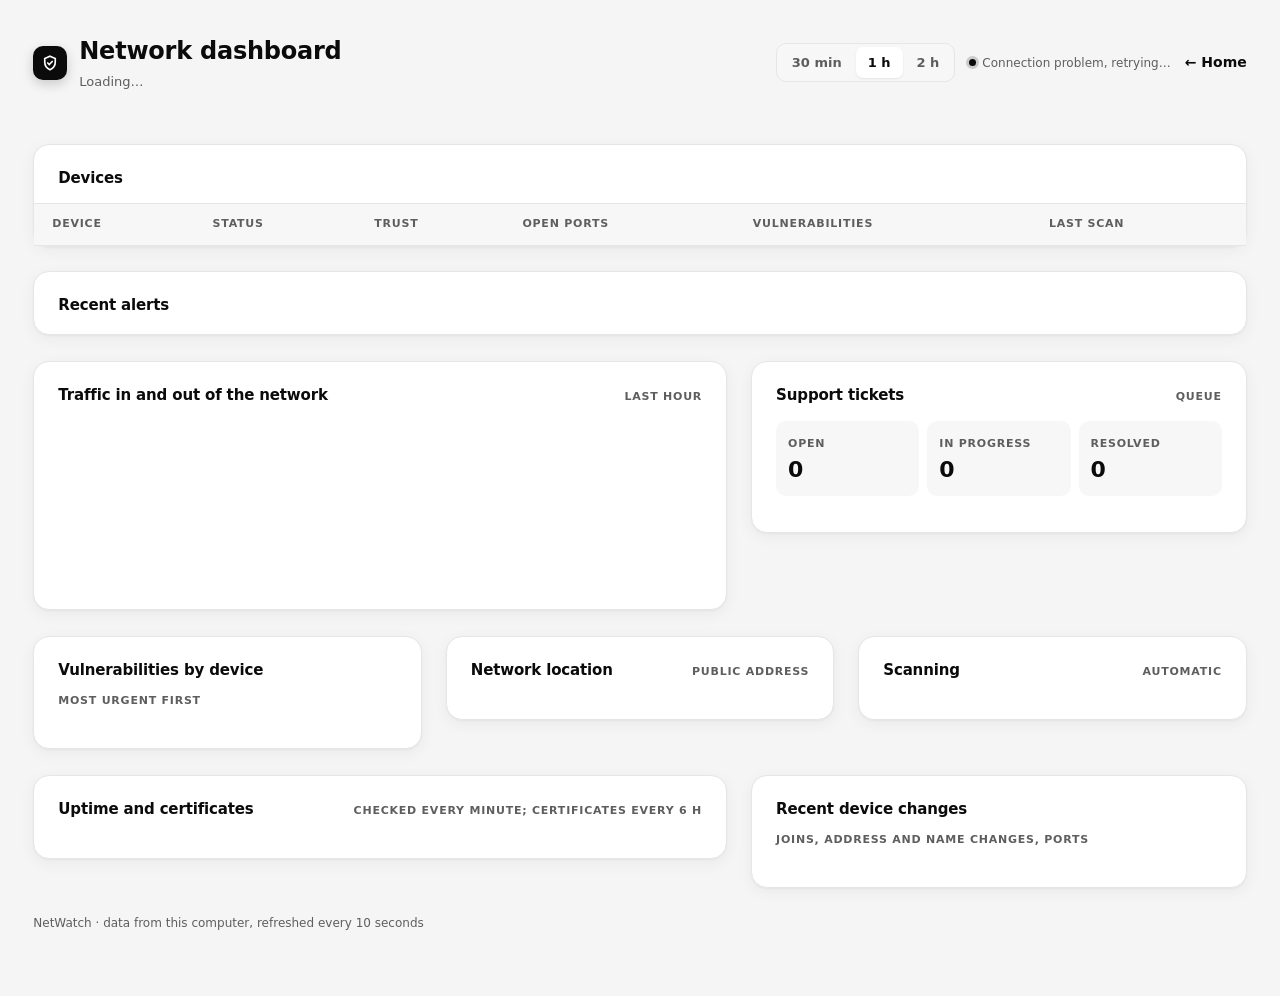
==== commit 228db4b3: "Red, white and black design with alignment and layout fixes - Whole app recolored to a red, white an" ====
--- a/templates/dashboard.html
+++ b/templates/dashboard.html
@@ -9,6 +9,7 @@
   :root { --warnc: var(--nw-yellow); --critc: var(--nw-red); --okc: var(--nw-green); }
   *, *::before, *::after { box-sizing: border-box; }
   body { margin: 0; }
+  header.top { background: none; border: 0; padding: 0; position: static; }
   .wrap { max-width: 1680px; margin: 0 auto; padding: clamp(18px, 2.6vw, 40px) clamp(16px, 2.6vw, 40px) 64px; display: grid; gap: 26px; font-size: 15px; }
   h1, h2, h3 { margin: 0; letter-spacing: -0.01em; }
   h1 { font-size: 24px; }
@@ -22,7 +23,7 @@
   .top { display: flex; justify-content: space-between; align-items: center; flex-wrap: wrap; gap: 12px; }
   .brand { display: flex; align-items: center; gap: 12px; }
   .live { font-size: 12px; color: var(--nw-muted); display: flex; align-items: center; gap: 6px; }
-  .live::before { content: ""; width: 7px; height: 7px; border-radius: 50%; background: var(--nw-green); box-shadow: 0 0 0 3px rgba(22,163,74,.18); }
+  .live::before { content: ""; width: 7px; height: 7px; border-radius: 50%; background: var(--nw-green); box-shadow: 0 0 0 3px rgba(11,11,11,.18); }
   .seg { display: inline-flex; background: var(--nw-surface-2); border: 1px solid var(--nw-line); border-radius: 10px; padding: 3px; gap: 2px; }
   .seg button { border: 0; background: none; padding: 6px 12px; border-radius: 7px; cursor: pointer; color: var(--nw-muted); font: inherit; font-size: 13px; font-weight: 600; }
   .seg button[aria-pressed="true"] { background: var(--nw-surface); color: var(--nw-text); box-shadow: 0 1px 2px rgba(0,0,0,.08); }
@@ -40,13 +41,15 @@
   .kpi .note { font-size: 12.5px; color: var(--nw-muted); }
 
   /* layout */
-  .row-main { display: grid; grid-template-columns: minmax(0, 1.55fr) minmax(0, 1fr); gap: 24px; align-items: start; }
+  .row-main { display: grid; grid-template-columns: minmax(0, 1.55fr) minmax(0, 1fr); gap: 24px; align-items: stretch; }
   .row-low { display: grid; grid-template-columns: minmax(0, 1.4fr) minmax(0, 1fr); gap: 24px; align-items: start; }
   .row-three { display: grid; grid-template-columns: repeat(3, minmax(0, 1fr)); gap: 24px; align-items: start; }
 
   /* devices table */
   .table-scroll { overflow-x: auto; }
-  table { width: 100%; border-collapse: collapse; min-width: 720px; }
+  table { width: 100%; border-collapse: collapse; min-width: 900px; }
+  td:first-child { min-width: 260px; }
+  td .sub { white-space: nowrap; overflow: hidden; text-overflow: ellipsis; max-width: 260px; }
   th { text-align: left; font-size: 11px; text-transform: uppercase; letter-spacing: .07em; color: var(--nw-muted); font-weight: 600; padding: 12px 16px; background: var(--nw-surface-2); border-block: 1px solid var(--nw-line); white-space: nowrap; }
   td { padding: 15px 16px; border-bottom: 1px solid var(--nw-line); vertical-align: middle; }
   tbody tr:last-child td { border-bottom: 0; }
@@ -57,14 +60,14 @@
   .sub { color: var(--nw-muted); font-size: 12.5px; }
   .pill { display: inline-flex; align-items: center; gap: 6px; font-size: 12px; font-weight: 600; padding: 3px 9px 3px 8px; border-radius: 999px; white-space: nowrap; }
   .pill::before { content: ""; width: 6px; height: 6px; border-radius: 50%; background: currentColor; }
-  .pill.ok { color: var(--nw-green); background: rgba(22,163,74,.12); }
-  .pill.warn { color: var(--nw-yellow); background: rgba(217,119,6,.12); }
-  .pill.crit { color: var(--nw-red); background: rgba(220,38,38,.10); }
+  .pill.ok { color: #0b0b0b; background: #efefef; }
+  .pill.warn { color: var(--nw-red); background: #ffffff; box-shadow: inset 0 0 0 1px var(--nw-red); }
+  .pill.crit { color: #ffffff; background: var(--nw-red); }
   .pill.grey { color: var(--nw-muted); background: var(--nw-surface-2); }
   .vc { display: inline-flex; gap: 4px; flex-wrap: wrap; }
   .vc span { font-size: 11.5px; font-weight: 700; padding: 2px 7px; border-radius: 6px; }
-  .vc .c { background: rgba(220,38,38,.12); color: var(--nw-red); }
-  .vc .h { background: rgba(217,119,6,.14); color: var(--nw-yellow); }
+  .vc .c { background: rgba(215,25,31,.12); color: var(--nw-red); }
+  .vc .h { background: rgba(215,25,31,.14); color: var(--nw-yellow); }
   .vc .m { background: var(--nw-surface-2); color: var(--nw-muted); }
   .vc .l { background: var(--nw-surface-2); color: var(--nw-muted); }
   .none { color: var(--nw-muted); font-size: 12.5px; }
@@ -104,7 +107,7 @@
   .tlist .t { font-weight: 600; font-size: 13.5px; }
 
   footer { color: var(--nw-muted); font-size: 12px; display: flex; justify-content: space-between; flex-wrap: wrap; gap: 8px; }
-  a.back { color: var(--nw-accent); text-decoration: none; font-size: 14px; font-weight: 600; }
+  a.back { color: var(--nw-text); text-decoration: none; font-size: 14px; font-weight: 600; }
   a.back:hover { text-decoration: underline; }
   .hidden { display: none !important; }
 
@@ -127,8 +130,8 @@
     tbody, tr, td { display: block; width: 100%; }
     tbody tr { padding: 12px 0; border-bottom: 1px solid var(--nw-line); }
     tbody tr:last-child { border-bottom: 0; }
-    td { border: 0; padding: 4px 18px; display: flex; justify-content: space-between; align-items: center; gap: 12px; white-space: normal; text-align: right; }
-    td:first-child { display: block; text-align: left; padding: 0 18px 6px; }
+    td { border: 0; padding: 4px 24px; display: flex; justify-content: space-between; align-items: center; gap: 12px; white-space: normal; text-align: right; }
+    td:first-child { display: block; text-align: left; padding: 0 24px 6px; }
     td[data-label]::before { content: attr(data-label); font-size: 11px; text-transform: uppercase; letter-spacing: .06em; color: var(--nw-muted); font-weight: 600; text-align: left; }
     .vc { justify-content: flex-end; }
   }
--- a/static/theme.css
+++ b/static/theme.css
@@ -3,20 +3,20 @@
  */
 
 :root {
-  --nw-bg: #f4f6fb;
+  --nw-bg: #f5f5f5;
   --nw-surface: #ffffff;
-  --nw-surface-2: #f8f9fc;
-  --nw-line: #e3e7f0;
-  --nw-text: #151b2b;
-  --nw-muted: #5b6478;
-  --nw-accent: #3b6cf6;
-  --nw-accent-soft: rgba(59, 108, 246, 0.10);
-  --nw-green: #16a34a;
-  --nw-yellow: #d97706;
-  --nw-red: #dc2626;
+  --nw-surface-2: #f7f7f7;
+  --nw-line: #e6e6e6;
+  --nw-text: #0b0b0b;
+  --nw-muted: #5e5e5e;
+  --nw-accent: #d7191f;
+  --nw-accent-soft: rgba(215,25,31,0.10);
+  --nw-green: #0b0b0b;
+  --nw-yellow: #d7191f;
+  --nw-red: #d7191f;
   --nw-radius: 16px;
   --nw-shadow: 0 1px 2px rgba(16, 24, 40, 0.04), 0 4px 16px rgba(16, 24, 40, 0.05);
-  --nw-focus: 0 0 0 3px rgba(59, 108, 246, 0.35);
+  --nw-focus: 0 0 0 3px rgba(215,25,31,0.35);
 }
 
 @media (prefers-color-scheme: dark) {
@@ -27,11 +27,11 @@
     --nw-line: #262f48;
     --nw-text: #e9edf7;
     --nw-muted: #9aa4bd;
-    --nw-accent: #6b93ff;
-    --nw-accent-soft: rgba(107, 147, 255, 0.14);
-    --nw-green: #34d399;
-    --nw-yellow: #fbbf24;
-    --nw-red: #f87171;
+    --nw-accent: #d7191f;
+    --nw-accent-soft: rgba(215,25,31,0.14);
+    --nw-green: #0b0b0b;
+    --nw-yellow: #d7191f;
+    --nw-red: #d7191f;
     --nw-shadow: 0 1px 2px rgba(0, 0, 0, 0.3), 0 8px 24px rgba(0, 0, 0, 0.25);
   }
 }
@@ -56,9 +56,9 @@
 .nw-brand { display: flex; align-items: center; gap: 10px; }
 .nw-logo {
   width: 34px; height: 34px; border-radius: 10px;
-  background: linear-gradient(135deg, #3b6cf6, #7c5cff);
+  background: linear-gradient(135deg, #d7191f, #7c5cff);
   display: grid; place-items: center; flex: 0 0 34px;
-  box-shadow: 0 4px 12px rgba(59, 108, 246, 0.35);
+  box-shadow: 0 4px 12px rgba(215,25,31,0.35);
 }
 .nw-logo svg { width: 18px; height: 18px; }
 header strong { font-size: 18px; letter-spacing: -0.01em; }
@@ -87,17 +87,17 @@
   background: radial-gradient(120% 140% at 0% 0%, var(--nw-accent-soft), transparent 60%);
   opacity: 0.9;
 }
-.light:has(.dot.green)::after { background: radial-gradient(120% 140% at 0% 0%, rgba(22,163,74,.12), transparent 60%); }
-.light:has(.dot.yellow)::after { background: radial-gradient(120% 140% at 0% 0%, rgba(217,119,6,.14), transparent 60%); }
-.light:has(.dot.red)::after { background: radial-gradient(120% 140% at 0% 0%, rgba(220,38,38,.14), transparent 60%); }
+.light:has(.dot.green)::after { background: radial-gradient(120% 140% at 0% 0%, rgba(11,11,11,.12), transparent 60%); }
+.light:has(.dot.yellow)::after { background: radial-gradient(120% 140% at 0% 0%, rgba(215,25,31,.14), transparent 60%); }
+.light:has(.dot.red)::after { background: radial-gradient(120% 140% at 0% 0%, rgba(215,25,31,.14), transparent 60%); }
 .light > * { position: relative; z-index: 1; }
 .dot {
   width: 60px; height: 60px; flex: 0 0 60px;
-  box-shadow: 0 0 0 8px rgba(127,127,127,0.10), 0 6px 18px rgba(0,0,0,0.12);
-}
-.dot.green { background: var(--nw-green); box-shadow: 0 0 0 8px rgba(22,163,74,.14), 0 6px 18px rgba(22,163,74,.35); }
-.dot.yellow { background: var(--nw-yellow); box-shadow: 0 0 0 8px rgba(217,119,6,.14), 0 6px 18px rgba(217,119,6,.35); }
-.dot.red { background: var(--nw-red); box-shadow: 0 0 0 8px rgba(220,38,38,.14), 0 6px 18px rgba(220,38,38,.35); animation: nw-pulse 2s ease-in-out infinite; }
+  box-shadow: 0 0 0 8px rgba(0,0,0,0.10), 0 6px 18px rgba(0,0,0,0.12);
+}
+.dot.green { background: var(--nw-green); box-shadow: 0 0 0 8px rgba(11,11,11,.14), 0 6px 18px rgba(11,11,11,.35); }
+.dot.yellow { background: var(--nw-yellow); box-shadow: 0 0 0 8px rgba(215,25,31,.14), 0 6px 18px rgba(215,25,31,.35); }
+.dot.red { background: var(--nw-red); box-shadow: 0 0 0 8px rgba(215,25,31,.14), 0 6px 18px rgba(215,25,31,.35); animation: nw-pulse 2s ease-in-out infinite; }
 @keyframes nw-pulse { 0%,100% { transform: scale(1); } 50% { transform: scale(1.06); } }
 .headline { font-size: 28px; font-weight: 700; letter-spacing: -0.02em; }
 .reasons { color: var(--nw-muted); margin-top: 6px; }
@@ -170,9 +170,9 @@
   padding: 3px 10px; border-radius: 999px; margin-right: 6px;
   border: 1px solid transparent;
 }
-.tag.green { background: rgba(22,163,74,.12); color: var(--nw-green); border-color: rgba(22,163,74,.2); }
-.tag.yellow { background: rgba(217,119,6,.12); color: var(--nw-yellow); border-color: rgba(217,119,6,.22); }
-.tag.red { background: rgba(220,38,38,.10); color: var(--nw-red); border-color: rgba(220,38,38,.2); }
+.tag.green { background: rgba(11,11,11,.12); color: var(--nw-green); border-color: rgba(11,11,11,.2); }
+.tag.yellow { background: rgba(215,25,31,.12); color: var(--nw-yellow); border-color: rgba(215,25,31,.22); }
+.tag.red { background: rgba(215,25,31,.10); color: var(--nw-red); border-color: rgba(215,25,31,.2); }
 .tag.grey { background: var(--nw-surface-2); color: var(--nw-muted); border-color: var(--nw-line); }
 
 /* ---------- buttons and inputs */
@@ -180,7 +180,7 @@
   min-height: 42px; padding: 10px 18px; border-radius: 11px;
   font-weight: 650; font-size: 15px;
   background: var(--nw-accent); color: #fff;
-  box-shadow: 0 1px 2px rgba(16,24,40,.12), 0 4px 12px rgba(59,108,246,.18);
+  box-shadow: 0 1px 2px rgba(16,24,40,.12), 0 4px 12px rgba(215,25,31,.18);
   transition: transform .1s ease, filter .15s ease;
 }
 .btn:hover { filter: brightness(1.06); }
@@ -190,7 +190,7 @@
   border: 1px solid var(--nw-line); box-shadow: none;
 }
 .btn.secondary:hover { background: var(--nw-surface-2); filter: none; }
-.btn.danger { background: var(--nw-red); box-shadow: 0 4px 12px rgba(220,38,38,.25); }
+.btn.danger { background: var(--nw-red); box-shadow: 0 4px 12px rgba(215,25,31,.25); }
 input.txt, select.txt, textarea.txt {
   min-height: 44px; border-radius: 11px; border: 1px solid var(--nw-line);
   background: var(--nw-surface-2); color: var(--nw-text);
@@ -280,3 +280,49 @@
   .help { margin-top: 18px; }
   .btn { min-height: 44px; }
 }
+
+/* ---- Red, white and black: status language ----
+ * Healthy = solid black, Warning = red outline, Critical = solid red.
+ * Shape carries the meaning too, so the state reads without color. */
+.tag.green { background: #efefef; color: #0b0b0b; border-color: #d4d4d4; }
+.tag.yellow { background: #ffffff; color: #d7191f; border-color: #d7191f; }
+.tag.red { background: #d7191f; color: #ffffff; border-color: #d7191f; }
+.tag.grey { background: #f2f2f2; color: #5e5e5e; border-color: #e6e6e6; }
+.dot.green { background: #0b0b0b; box-shadow: 0 0 0 8px rgba(0,0,0,.06), 0 6px 18px rgba(0,0,0,.18); }
+.dot.yellow { background: #ffffff; box-shadow: inset 0 0 0 9px #d7191f, 0 0 0 8px rgba(215,25,31,.08); }
+.dot.red { background: #d7191f; box-shadow: 0 0 0 8px rgba(215,25,31,.12), 0 6px 18px rgba(215,25,31,.35); }
+.light:has(.dot.green)::after, .light:has(.dot.yellow)::after { background: none; }
+.light:has(.dot.red)::after { background: radial-gradient(120% 140% at 0% 0%, rgba(215,25,31,.08), transparent 60%); }
+.nw-logo { background: #0b0b0b; box-shadow: 0 4px 12px rgba(0,0,0,.18); }
+.nw-logo svg path { stroke: #ffffff; }
+.pill.ok { background: #efefef; color: #0b0b0b; }
+.pill.warn { background: #ffffff; color: #d7191f; box-shadow: inset 0 0 0 1px #d7191f; }
+.pill.crit { background: #d7191f; color: #ffffff; }
+.counts > span, .nw-chip { background: #f5f5f5; color: #5e5e5e; }
+
+/* ---- Taste pass: calm headers, a clear hierarchy, and a tidy 7-button row ---- */
+header .link, .link { color: var(--nw-text); font-weight: 600; }
+.link:hover { color: var(--nw-accent); text-decoration: underline; }
+.reasons { list-style: none; padding: 0; margin: 8px 0 0; }
+.reasons li { padding: 3px 0; color: var(--nw-muted); }
+.reasons li::before { content: "\2014\00a0"; color: var(--nw-accent); font-weight: 700; }
+@media (min-width: 1200px) {
+  .buttons { grid-template-columns: repeat(7, minmax(0, 1fr)); gap: 14px; }
+  .big { min-height: 124px; padding: 20px 18px 18px; padding-top: 74px; }
+  .big::before, .big::after { left: 18px; top: 18px; }
+  .big small { font-size: 13px; }
+}
+
+/* ---- Phone alignment: one left edge for the status card and a tidy header ---- */
+@media (max-width: 720px) {
+  .light { flex-direction: row; align-items: center; text-align: left; gap: 16px; }
+  .light .dot { flex: 0 0 46px; }
+  header .who { display: flex; flex-wrap: wrap; gap: 4px 12px; align-items: center; }
+  header .who a, header .who button, header .who span { white-space: nowrap; }
+  header .who .sep { display: none; }
+}
+
+/* ---- Layout: the devices table gets full width until the screen is wide enough for two columns ---- */
+@media (max-width: 1499px) {
+  .row-main { grid-template-columns: minmax(0, 1fr) !important; }
+}
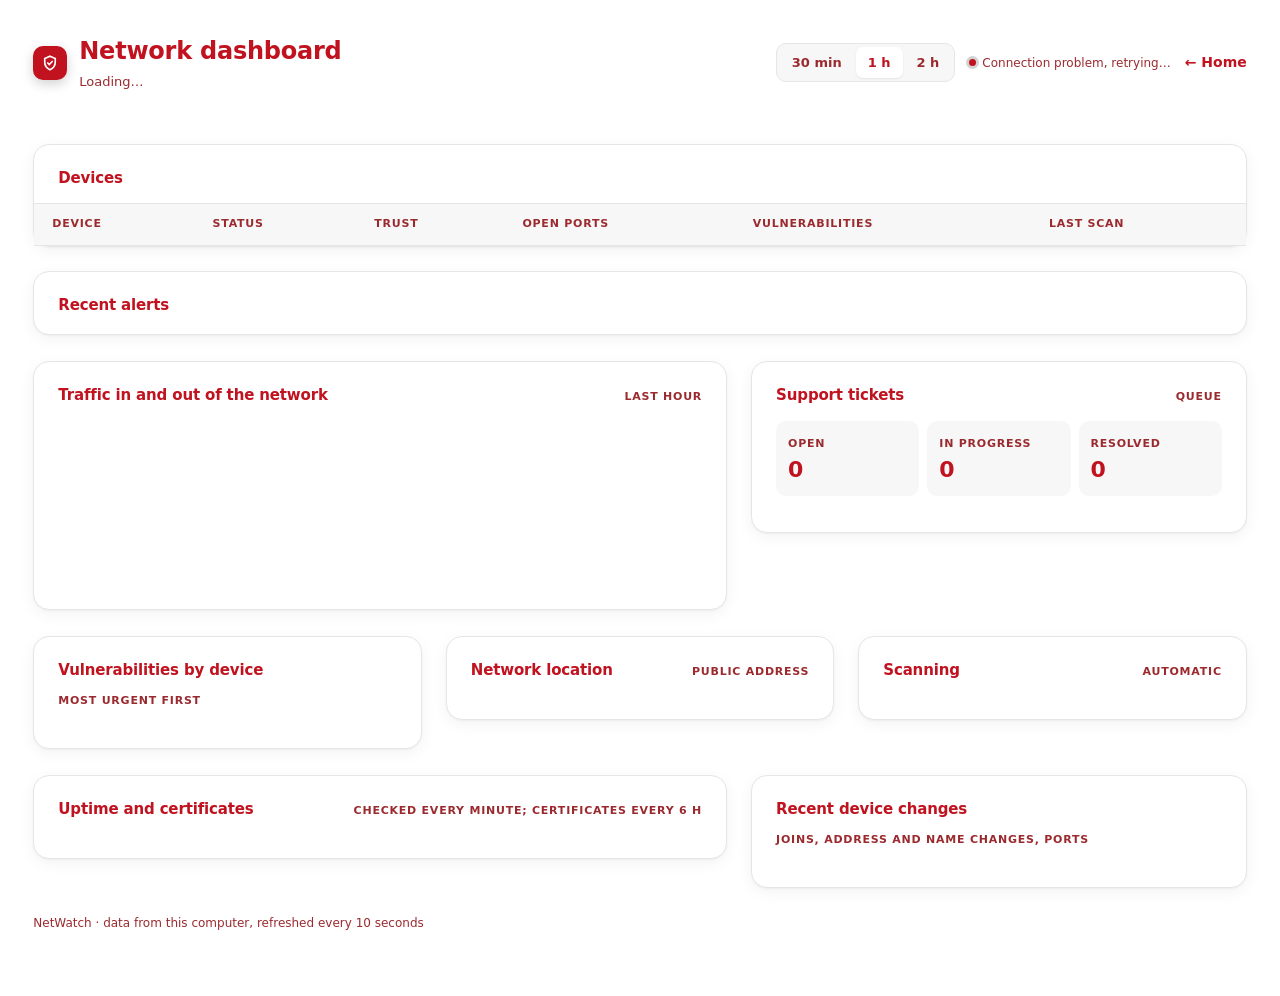
==== commit 77043c5d: "Red text, blue for healthy, and space between sections on phones - Text and headings are red on the " ====
--- a/templates/dashboard.html
+++ b/templates/dashboard.html
@@ -60,7 +60,7 @@
   .sub { color: var(--nw-muted); font-size: 12.5px; }
   .pill { display: inline-flex; align-items: center; gap: 6px; font-size: 12px; font-weight: 600; padding: 3px 9px 3px 8px; border-radius: 999px; white-space: nowrap; }
   .pill::before { content: ""; width: 6px; height: 6px; border-radius: 50%; background: currentColor; }
-  .pill.ok { color: #0b0b0b; background: #efefef; }
+  .pill.ok { color: #1d4ed8; background: #e8efff; }
   .pill.warn { color: var(--nw-red); background: #ffffff; box-shadow: inset 0 0 0 1px var(--nw-red); }
   .pill.crit { color: #ffffff; background: var(--nw-red); }
   .pill.grey { color: var(--nw-muted); background: var(--nw-surface-2); }
@@ -117,7 +117,7 @@
     .row-three > :first-child { grid-column: 1 / -1; }
   }
   @media (max-width: 720px) {
-    .wrap { padding: 14px 12px 40px; gap: 14px; }
+    .wrap { padding: 16px 14px 40px; gap: 22px; }
     .kpis { grid-template-columns: repeat(2, minmax(0, 1fr)); gap: 10px; }
     .kpi { padding: 14px; }
     .kpi .val { font-size: 28px; }
--- a/static/theme.css
+++ b/static/theme.css
@@ -3,15 +3,15 @@
  */
 
 :root {
-  --nw-bg: #f5f5f5;
+  --nw-bg: #ffffff;
   --nw-surface: #ffffff;
   --nw-surface-2: #f7f7f7;
   --nw-line: #e6e6e6;
-  --nw-text: #0b0b0b;
-  --nw-muted: #5e5e5e;
+  --nw-text: #c1121f;
+  --nw-muted: #9b2a2f;
   --nw-accent: #d7191f;
   --nw-accent-soft: rgba(215,25,31,0.10);
-  --nw-green: #0b0b0b;
+  --nw-green: #c1121f;
   --nw-yellow: #d7191f;
   --nw-red: #d7191f;
   --nw-radius: 16px;
@@ -29,7 +29,7 @@
     --nw-muted: #9aa4bd;
     --nw-accent: #d7191f;
     --nw-accent-soft: rgba(215,25,31,0.14);
-    --nw-green: #0b0b0b;
+    --nw-green: #c1121f;
     --nw-yellow: #d7191f;
     --nw-red: #d7191f;
     --nw-shadow: 0 1px 2px rgba(0, 0, 0, 0.3), 0 8px 24px rgba(0, 0, 0, 0.25);
@@ -284,21 +284,21 @@
 /* ---- Red, white and black: status language ----
  * Healthy = solid black, Warning = red outline, Critical = solid red.
  * Shape carries the meaning too, so the state reads without color. */
-.tag.green { background: #efefef; color: #0b0b0b; border-color: #d4d4d4; }
+.tag.green { background: #efefef; color: #c1121f; border-color: #d4d4d4; }
 .tag.yellow { background: #ffffff; color: #d7191f; border-color: #d7191f; }
 .tag.red { background: #d7191f; color: #ffffff; border-color: #d7191f; }
-.tag.grey { background: #f2f2f2; color: #5e5e5e; border-color: #e6e6e6; }
-.dot.green { background: #0b0b0b; box-shadow: 0 0 0 8px rgba(0,0,0,.06), 0 6px 18px rgba(0,0,0,.18); }
+.tag.grey { background: #f2f2f2; color: #9b2a2f; border-color: #e6e6e6; }
+.dot.green { background: #c1121f; box-shadow: 0 0 0 8px rgba(0,0,0,.06), 0 6px 18px rgba(0,0,0,.18); }
 .dot.yellow { background: #ffffff; box-shadow: inset 0 0 0 9px #d7191f, 0 0 0 8px rgba(215,25,31,.08); }
 .dot.red { background: #d7191f; box-shadow: 0 0 0 8px rgba(215,25,31,.12), 0 6px 18px rgba(215,25,31,.35); }
 .light:has(.dot.green)::after, .light:has(.dot.yellow)::after { background: none; }
 .light:has(.dot.red)::after { background: radial-gradient(120% 140% at 0% 0%, rgba(215,25,31,.08), transparent 60%); }
-.nw-logo { background: #0b0b0b; box-shadow: 0 4px 12px rgba(0,0,0,.18); }
+.nw-logo { background: #c1121f; box-shadow: 0 4px 12px rgba(0,0,0,.18); }
 .nw-logo svg path { stroke: #ffffff; }
-.pill.ok { background: #efefef; color: #0b0b0b; }
+.pill.ok { background: #efefef; color: #c1121f; }
 .pill.warn { background: #ffffff; color: #d7191f; box-shadow: inset 0 0 0 1px #d7191f; }
 .pill.crit { background: #d7191f; color: #ffffff; }
-.counts > span, .nw-chip { background: #f5f5f5; color: #5e5e5e; }
+.counts > span, .nw-chip { background: #f5f5f5; color: #9b2a2f; }
 
 /* ---- Taste pass: calm headers, a clear hierarchy, and a tidy 7-button row ---- */
 header .link, .link { color: var(--nw-text); font-weight: 600; }
@@ -326,3 +326,70 @@
 @media (max-width: 1499px) {
   .row-main { grid-template-columns: minmax(0, 1fr) !important; }
 }
+
+/* ---- Phone comfort: the phone layout gets room to breathe ---- */
+@media (max-width: 720px) {
+  body { font-size: 16px; }
+  header { padding: 14px 16px; }
+  header strong { font-size: 18px; }
+  header .who { font-size: 15px; gap: 8px 20px; margin-top: 10px; width: 100%; }
+  header .who .sep { display: none; }
+  header .who a, header .who button { white-space: nowrap; padding: 4px 0; font-size: 15px; }
+  main { padding: 20px 16px 128px; }
+  .light { padding: 24px 22px; gap: 18px; border-radius: 20px; }
+  .light .dot { flex: 0 0 52px; width: 52px; height: 52px; }
+  .headline { font-size: 22px; line-height: 1.25; }
+  .reasons { margin-top: 10px; }
+  .reasons li { font-size: 15px; padding: 4px 0; }
+  .counts { margin-top: 14px; }
+  .counts > span, .nw-chip { font-size: 13px; padding: 5px 12px; }
+  .panel { padding: 22px 20px; margin-bottom: 18px; border-radius: 16px; }
+  .panel h2 { font-size: 20px; margin-bottom: 6px; }
+  .item { padding: 20px 0; }
+  .name { font-size: 17px; }
+  .sub { font-size: 14px; line-height: 1.5; }
+  .tag, .pill { font-size: 13px; padding: 4px 11px; }
+  .item .btn { min-height: 48px; min-width: 132px; margin-top: 12px; font-size: 16px; }
+  .btn { min-height: 48px; font-size: 16px; padding: 12px 20px; }
+  input.txt, select.txt, textarea.txt { min-height: 48px; font-size: 16px; }
+  .buttons { gap: 4px; padding: 8px 8px calc(8px + env(safe-area-inset-bottom)); }
+  .big { min-height: 66px; padding: 8px 1px; font-size: 11px; letter-spacing: -0.01em; }
+  .big::after { width: 26px; height: 26px; -webkit-mask-size: 26px; mask-size: 26px; margin-bottom: 6px; }
+  .help { font-size: 15px; margin-top: 22px; }
+}
+
+/* ---- Full review: home button grid and card alignment ---- */
+.big { justify-content: flex-start; }
+@media (min-width: 1200px) {
+  .buttons { grid-template-columns: repeat(4, minmax(0, 1fr)); }
+  .big { min-height: 132px; }
+}
+
+/* ---- Full review: one header style for every home panel ---- */
+.panel > h2:first-child {
+  margin: -2px 0 16px;
+  padding-bottom: 14px;
+  border-bottom: 1px solid var(--nw-line);
+  font-size: 18px;
+  letter-spacing: -0.01em;
+}
+.panel > .sub:first-of-type { margin-top: 0; }
+
+/* ---- Phones: the header scrolls away so the content gets the screen ---- */
+@media (max-width: 720px) {
+  header { position: static; }
+}
+
+/* ---- Red text, white background, blue for healthy ----
+ * Red = problems and most text. Blue = healthy and download. */
+.pill.ok { color: #1d4ed8; background: #e8efff; }
+.pill.ok::before { background: #1d4ed8; }
+.tag.green { color: #1d4ed8; background: #e8efff; border-color: #b7c9f5; }
+.dot.green { background: #1d4ed8; box-shadow: 0 0 0 8px rgba(29,78,216,.10), 0 6px 18px rgba(29,78,216,.25); }
+.sev-low { background: #e8efff; color: #1d4ed8; }
+.live::before { background: #1d4ed8; }
+/* ---- Phones: space between every section ---- */
+@media (max-width: 720px) {
+  .light + section, .light + .panel, .panel + section, .panel + .panel, section + section, section + .panel { margin-top: 18px; }
+  .help { margin-top: 22px; }
+}
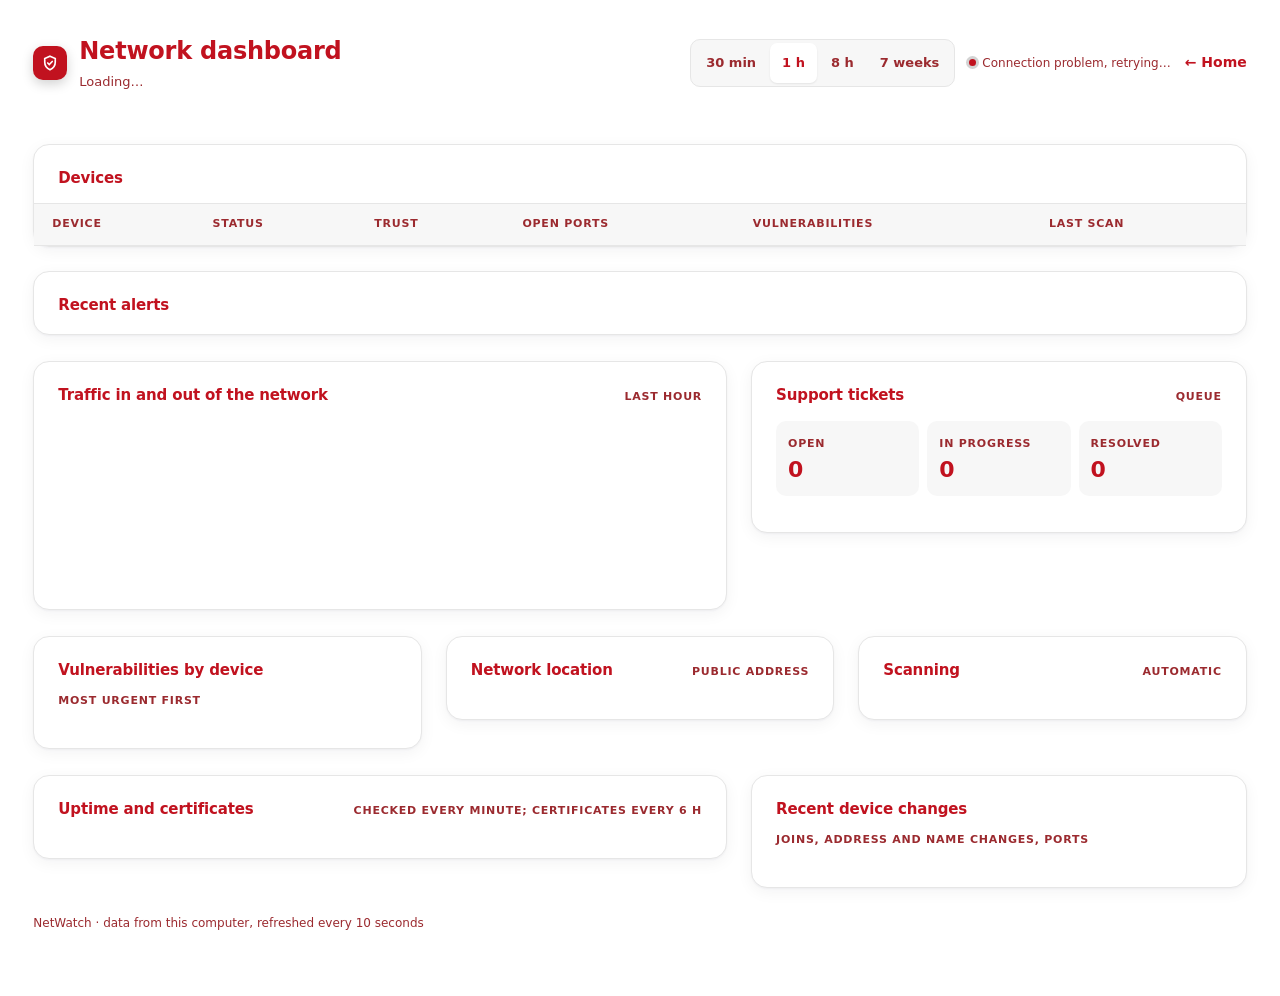
==== commit 64e3d2c9: "Responsive traffic chart with 30 min, 1 hour, 8 hours and 7 weeks - Traffic is saved per minute (kep" ====
--- a/templates/dashboard.html
+++ b/templates/dashboard.html
@@ -150,9 +150,10 @@
     </div>
     <div style="display:flex;align-items:center;gap:14px;flex-wrap:wrap">
       <div class="seg" role="group" aria-label="Traffic period" id="rangeSeg">
-        <button data-minutes="30">30 min</button>
-        <button data-minutes="60" aria-pressed="true">1 h</button>
-        <button data-minutes="120">2 h</button>
+        <button data-range="30m">30 min</button>
+        <button data-range="1h" aria-pressed="true">1 h</button>
+        <button data-range="8h">8 h</button>
+        <button data-range="7w">7 weeks</button>
       </div>
       <span class="live" id="live">Updated just now</span>
       <a class="back" href="/">← Home</a>
@@ -387,21 +388,21 @@
       <div class="sub mono">${esc(e.detail)} · ${ago(e.ts)}</div></li>`).join("");
 }
 
-function drawTraffic(s, minutes) {
+function drawTraffic(s, range) {
   drawTrafficChart($("trafficChart"), s);
   const sum = a => a.reduce((x, y) => x + y, 0);
   const fmt = b => b >= 1048576 ? (b / 1048576).toFixed(1) + " MB" : b >= 1024 ? (b / 1024).toFixed(1) + " KB" : b + " B";
-  $("trafficRange").textContent = `Last ${minutes >= 60 ? (minutes / 60) + " h" : minutes + " min"}`;
+  $("trafficRange").textContent = { "30m": "Last 30 min", "1h": "Last 1 hour", "8h": "Last 8 hours", "7w": "Last 7 weeks" }[range] || "";
   $("trafficNote").textContent = `Download ${fmt(sum(s.down))} · Upload ${fmt(sum(s.up))}` +
     (s.down.concat(s.up).some(v => v > 0) ? "" : " · no traffic recorded yet");
 }
 
-let minutes = 60;
+let range = "1h";
 async function load() {
   try {
     const [sum, home, devices, alerts, tickets, traffic] = await Promise.all([
       api("/api/summary"), api("/api/home"), api("/api/vuln-overview"),
-      api("/api/alerts?since=0"), api("/api/tickets?status=all"), api("/api/traffic-history?minutes=" + minutes)]);
+      api("/api/alerts?since=0"), api("/api/tickets?status=all"), api("/api/traffic-history?range=" + range)]);
     $("subline").textContent = `${sum.subnet || "Network not set"} · ${home.devices_online} of ${home.devices_total} devices online · ${home.status.headline}`;
     renderKpis(sum, home, devices, alerts, tickets);
     renderDevices(devices);
@@ -412,7 +413,7 @@
     renderScanning(sum, home);
     renderChecks(await api("/api/checks"));
     renderEvents(await api("/api/events"));
-    drawTraffic(traffic, minutes);
+    drawTraffic(traffic, range);
     $("live").textContent = "Updated " + new Date().toLocaleTimeString([], {hour: "2-digit", minute: "2-digit", second: "2-digit"});
   } catch (e) {
     if (e.message !== "login") $("live").textContent = "Connection problem, retrying…";
@@ -420,7 +421,7 @@
 }
 
 document.querySelectorAll("#rangeSeg button").forEach(b => b.addEventListener("click", () => {
-  minutes = Number(b.dataset.minutes);
+  range = b.dataset.range;
   document.querySelectorAll("#rangeSeg button").forEach(x => x.setAttribute("aria-pressed", x === b));
   load();
 }));
--- a/static/theme.css
+++ b/static/theme.css
@@ -393,3 +393,71 @@
   .light + section, .light + .panel, .panel + section, .panel + .panel, section + section, section + .panel { margin-top: 18px; }
   .help { margin-top: 22px; }
 }
+
+/* ---- Hamburger menu (phones). On larger screens the links stay inline. ---- */
+.burger { display: none; }
+@media (max-width: 720px) {
+  header { position: relative; }
+  .burger {
+    display: inline-flex; flex-direction: column; justify-content: center; gap: 5px;
+    width: 46px; height: 46px; padding: 0; margin-left: auto;
+    background: #ffffff; border: 1px solid var(--nw-line); border-radius: 12px; cursor: pointer;
+  }
+  .burger span { display: block; width: 20px; height: 2px; border-radius: 2px; background: var(--nw-accent); margin: 0 auto; transition: transform .2s ease, opacity .2s ease; }
+  .burger.open span:nth-child(1) { transform: translateY(7px) rotate(45deg); }
+  .burger.open span:nth-child(2) { opacity: 0; }
+  .burger.open span:nth-child(3) { transform: translateY(-7px) rotate(-45deg); }
+  .burger:focus-visible { outline: none; box-shadow: var(--nw-focus); }
+  header .nw-brand { flex: 1 1 auto; }
+  header > .who {
+    display: none;
+    position: absolute; top: 100%; left: 0; right: 0; z-index: 40;
+    flex-direction: column; align-items: stretch; gap: 0;
+    background: #ffffff; border-bottom: 1px solid var(--nw-line);
+    box-shadow: 0 16px 32px rgba(0,0,0,.08);
+    padding: 8px 16px 16px; margin: 0; width: auto;
+  }
+  header > .who.open { display: flex; }
+  header > .who #who { display: block; padding: 12px 0 8px; font-size: 14px; color: var(--nw-muted); border-bottom: 1px solid var(--nw-line); margin-bottom: 4px; }
+  header > .who .link, header > .who a.link { display: block; padding: 14px 0; font-size: 16px; border-bottom: 1px solid var(--nw-line); text-align: left; background: none; width: 100%; }
+  header > .who .sep { display: none; }
+  header > .who .admin-only[style*="display: none"] { display: none !important; }
+  header > .who .link:last-child, header > .who a.link:last-child { border-bottom: 0; }
+  header .who { font-size: 16px; margin-top: 0; }
+}
+
+/* ---- Phones: no bottom bar. The section buttons sit in the page as a two-column grid. ---- */
+@media (max-width: 720px) {
+  main { padding: 20px 16px 40px; }
+  .buttons {
+    position: static !important; display: grid !important;
+    grid-template-columns: repeat(2, minmax(0, 1fr)); gap: 12px;
+    margin: 22px 0; padding: 0; background: none; border: 0; box-shadow: none; overflow: visible;
+  }
+  .big {
+    flex: none; min-width: 0; min-height: 124px; margin: 0;
+    padding: 70px 16px 16px; align-items: flex-start; justify-content: flex-start; text-align: left;
+    font-size: 16px; font-weight: 700; letter-spacing: normal; color: var(--nw-text);
+    background: var(--nw-surface); border: 1px solid var(--nw-line); border-radius: var(--nw-radius);
+    box-shadow: var(--nw-shadow);
+  }
+  .big:hover { transform: none; }
+  .big::before {
+    display: block; position: absolute; left: 16px; top: 16px; width: 40px; height: 40px; margin: 0;
+    border-radius: 12px; background: var(--nw-accent-soft);
+  }
+  .big::after {
+    display: block; position: absolute; order: 0; left: 16px; top: 16px; width: 40px; height: 40px; margin: 0;
+    border-radius: 0; background: var(--nw-accent); opacity: 1;
+    -webkit-mask: var(--icon) center / 22px no-repeat; mask: var(--icon) center / 22px no-repeat;
+  }
+  .big small { display: block; font-size: 14px; font-weight: 400; color: var(--nw-muted); margin-top: 4px; }
+  .big.active { color: var(--nw-text); background: var(--nw-surface); border-color: var(--nw-accent); box-shadow: 0 0 0 3px var(--nw-accent-soft); }
+}
+
+/* ---- Period picker: a button group, used for the traffic ranges ---- */
+.seg { display: inline-flex; flex-wrap: wrap; gap: 2px; padding: 3px; background: var(--nw-surface-2); border: 1px solid var(--nw-line); border-radius: 12px; }
+.seg button { min-height: 40px; padding: 8px 14px; border: 0; border-radius: 9px; background: none; font: inherit; font-size: 14px; font-weight: 600; color: var(--nw-muted); cursor: pointer; }
+.seg button:hover { color: var(--nw-text); }
+.seg button[aria-pressed="true"] { background: #ffffff; color: var(--nw-accent); box-shadow: 0 1px 2px rgba(0,0,0,.08); }
+.seg button:focus-visible { outline: none; box-shadow: var(--nw-focus); }
